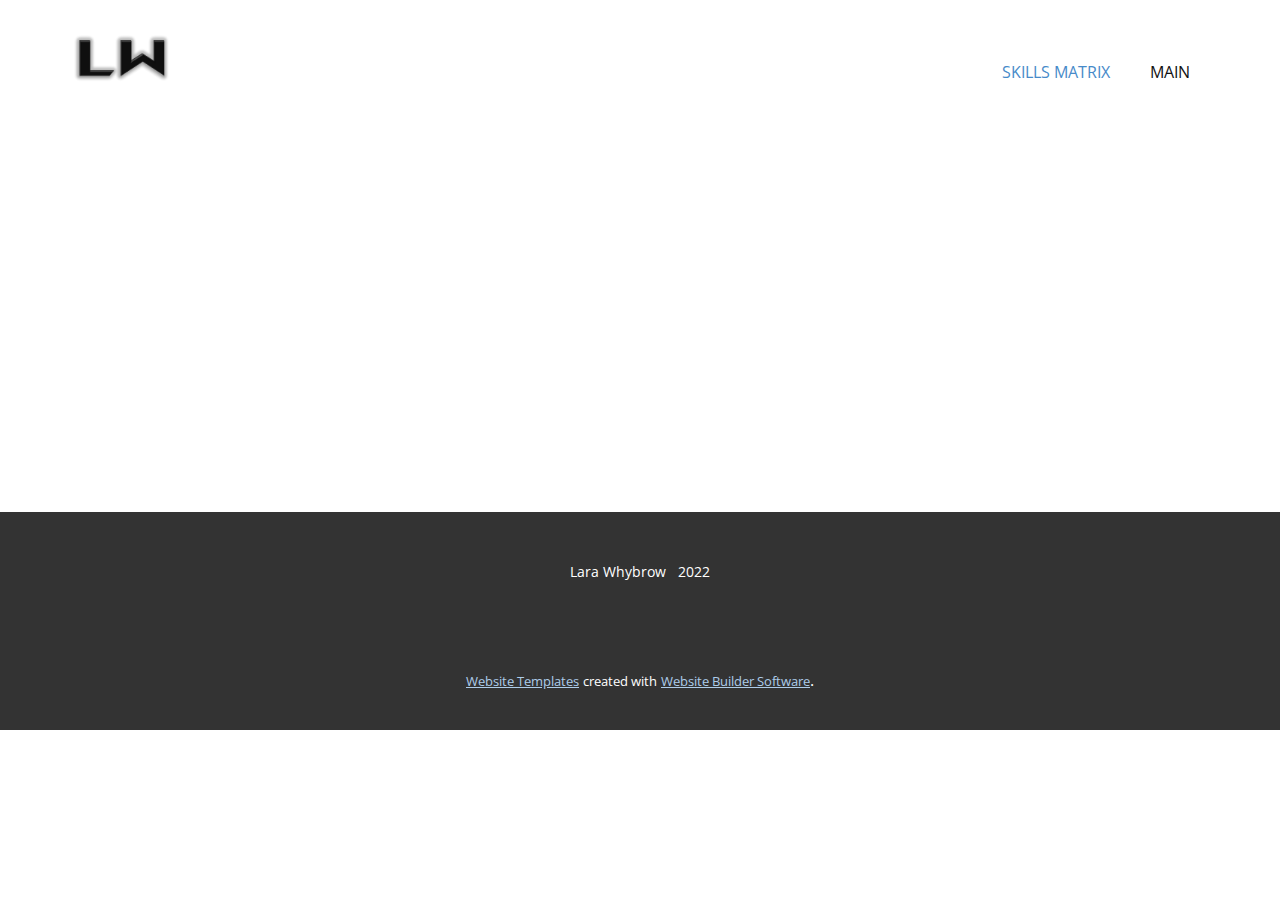
==== index.html @ f5a4b850 "commit" ====
<!DOCTYPE html>
<html style="font-size: 16px;" lang="en"><head>
    <meta name="viewport" content="width=device-width, initial-scale=1.0">
    <meta charset="utf-8">
    <meta name="keywords" content="">
    <meta name="description" content="">
    <title>SKILLS MATRIX</title>
    <link rel="stylesheet" href="nicepage.css" media="screen">
<link rel="stylesheet" href="SKILLS-MATRIX.css" media="screen">
    <script class="u-script" type="text/javascript" src="jquery.js" defer=""></script>
    <script class="u-script" type="text/javascript" src="nicepage.js" defer=""></script>
    <meta name="generator" content="Nicepage 4.21.12, nicepage.com">
    <link id="u-theme-google-font" rel="stylesheet" href="https://fonts.googleapis.com/css?family=Roboto:100,100i,300,300i,400,400i,500,500i,700,700i,900,900i|Open+Sans:300,300i,400,400i,500,500i,600,600i,700,700i,800,800i">
    
    
    <script type="application/ld+json">{
		"@context": "http://schema.org",
		"@type": "Organization",
		"name": "",
		"logo": "images/lwROG.png"
}</script>
    <meta name="theme-color" content="#478ac9">
    <meta property="og:title" content="SKILLS MATRIX">
    <meta property="og:type" content="website">
  </head>
  <body data-home-page="SKILLS-MATRIX.html" data-home-page-title="SKILLS MATRIX" class="u-body u-xl-mode" data-lang="en"><header class="u-clearfix u-header u-header" id="sec-43aa"><div class="u-clearfix u-sheet u-valign-middle u-sheet-1">
        <a href="https://nicepage.com" class="u-image u-logo u-image-1" data-image-width="1098" data-image-height="673">
          <img src="images/lwROG.png" class="u-logo-image u-logo-image-1">
        </a>
        <nav class="u-menu u-menu-dropdown u-offcanvas u-menu-1">
          <div class="menu-collapse" style="font-size: 1rem; letter-spacing: 0px;">
            <a class="u-button-style u-custom-left-right-menu-spacing u-custom-padding-bottom u-custom-top-bottom-menu-spacing u-nav-link u-text-active-palette-1-base u-text-hover-palette-2-base" href="#">
              <svg class="u-svg-link" viewBox="0 0 24 24"><use xmlns:xlink="http://www.w3.org/1999/xlink" xlink:href="#menu-hamburger"></use></svg>
              <svg class="u-svg-content" version="1.1" id="menu-hamburger" viewBox="0 0 16 16" x="0px" y="0px" xmlns:xlink="http://www.w3.org/1999/xlink" xmlns="http://www.w3.org/2000/svg"><g><rect y="1" width="16" height="2"></rect><rect y="7" width="16" height="2"></rect><rect y="13" width="16" height="2"></rect>
</g></svg>
            </a>
          </div>
          <div class="u-nav-container">
            <ul class="u-nav u-unstyled u-nav-1"><li class="u-nav-item"><a class="u-button-style u-nav-link u-text-active-palette-1-base u-text-hover-palette-2-base" href="SKILLS-MATRIX.html" style="padding: 10px 20px;">SKILLS MATRIX</a>
</li><li class="u-nav-item"><a class="u-button-style u-nav-link u-text-active-palette-1-base u-text-hover-palette-2-base" href="MAIN.html" style="padding: 10px 20px;">MAIN</a>
</li></ul>
          </div>
          <div class="u-nav-container-collapse">
            <div class="u-black u-container-style u-inner-container-layout u-opacity u-opacity-95 u-sidenav">
              <div class="u-inner-container-layout u-sidenav-overflow">
                <div class="u-menu-close"></div>
                <ul class="u-align-center u-nav u-popupmenu-items u-unstyled u-nav-2"><li class="u-nav-item"><a class="u-button-style u-nav-link" href="SKILLS-MATRIX.html">SKILLS MATRIX</a>
</li><li class="u-nav-item"><a class="u-button-style u-nav-link" href="MAIN.html">MAIN</a>
</li></ul>
              </div>
            </div>
            <div class="u-black u-menu-overlay u-opacity u-opacity-70"></div>
          </div>
        </nav>
      </div></header>
    <section class="u-clearfix u-section-1" id="sec-f164">
      <div class="u-clearfix u-sheet u-sheet-1"></div>
    </section>
    
    
    <footer class="u-align-center u-clearfix u-footer u-grey-80 u-footer" id="sec-8e18"><div class="u-clearfix u-sheet u-sheet-1">
        <p class="u-small-text u-text u-text-variant u-text-1">Lara Whybrow&nbsp; &nbsp;2022</p>
      </div></footer>
    <section class="u-backlink u-clearfix u-grey-80">
      <a class="u-link" href="https://nicepage.com/website-templates" target="_blank">
        <span>Website Templates</span>
      </a>
      <p class="u-text">
        <span>created with</span>
      </p>
      <a class="u-link" href="" target="_blank">
        <span>Website Builder Software</span>
      </a>. 
    </section>
  
</body></html>
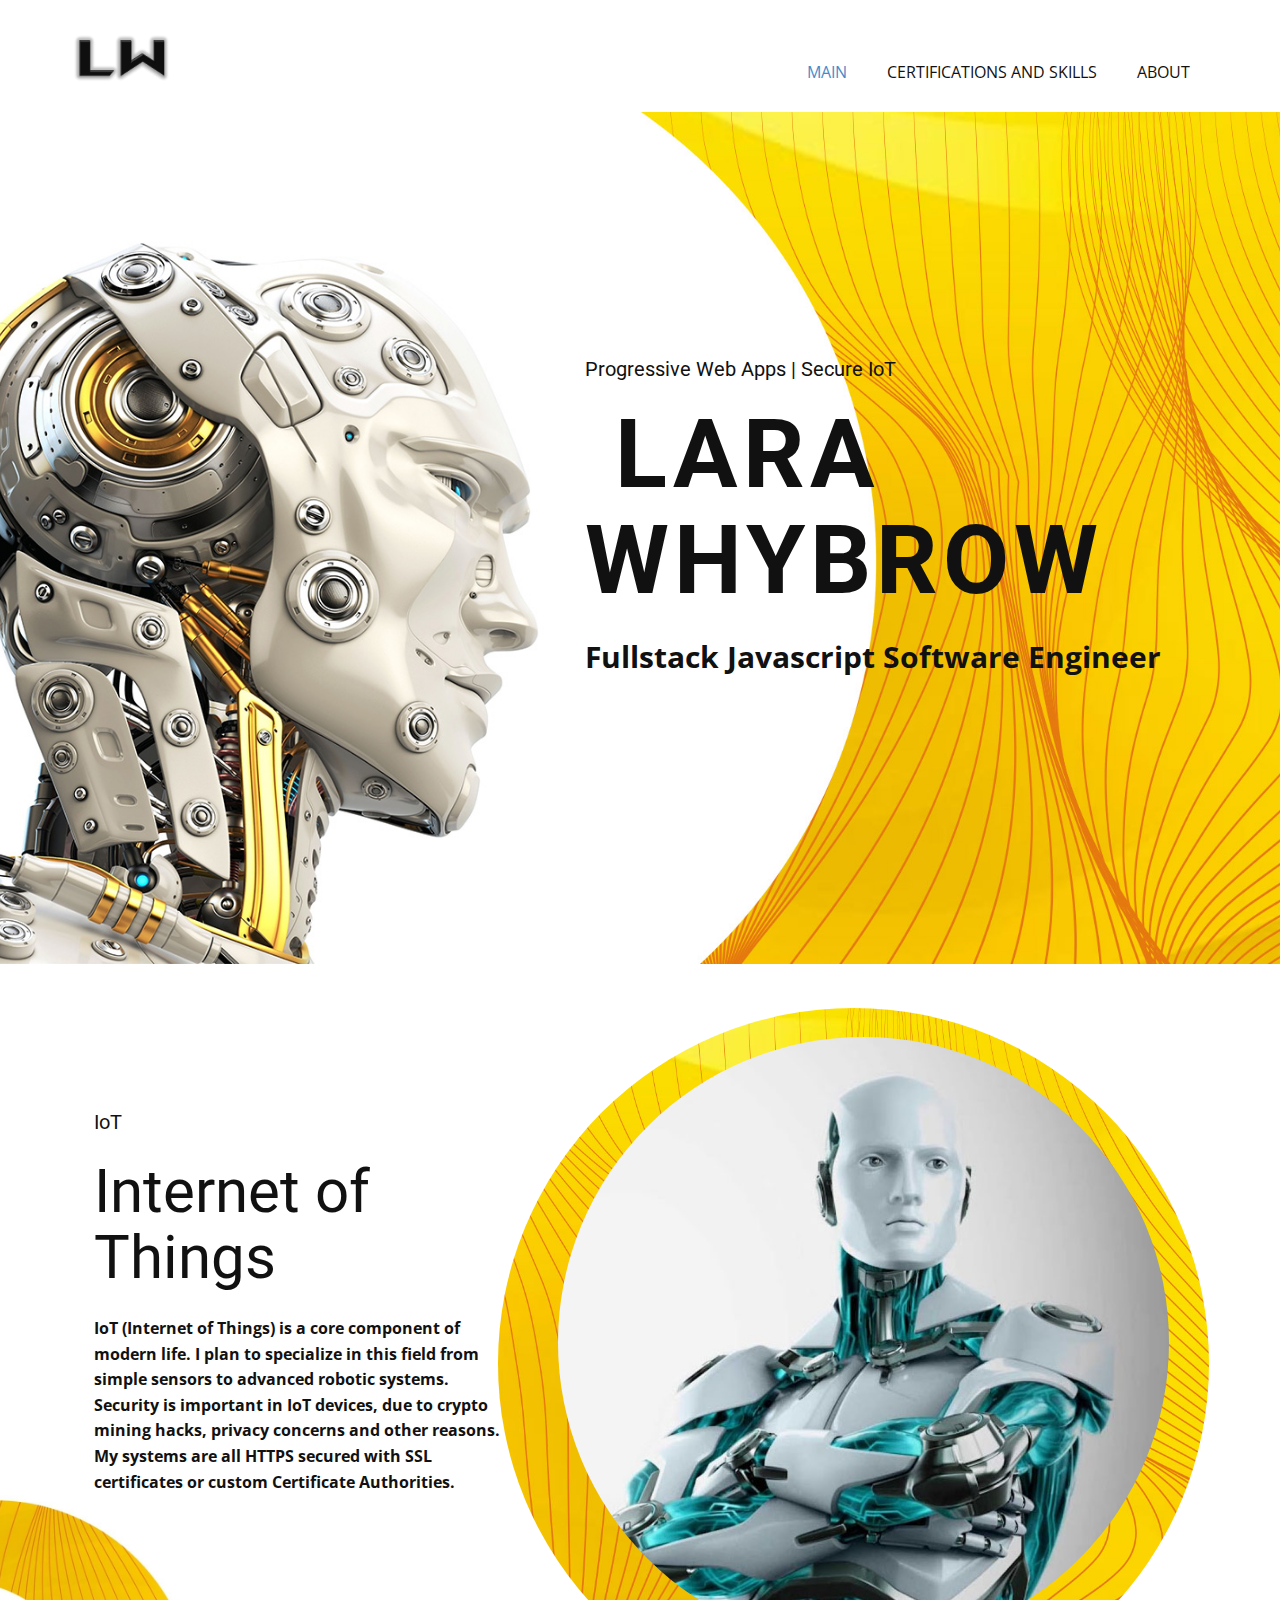
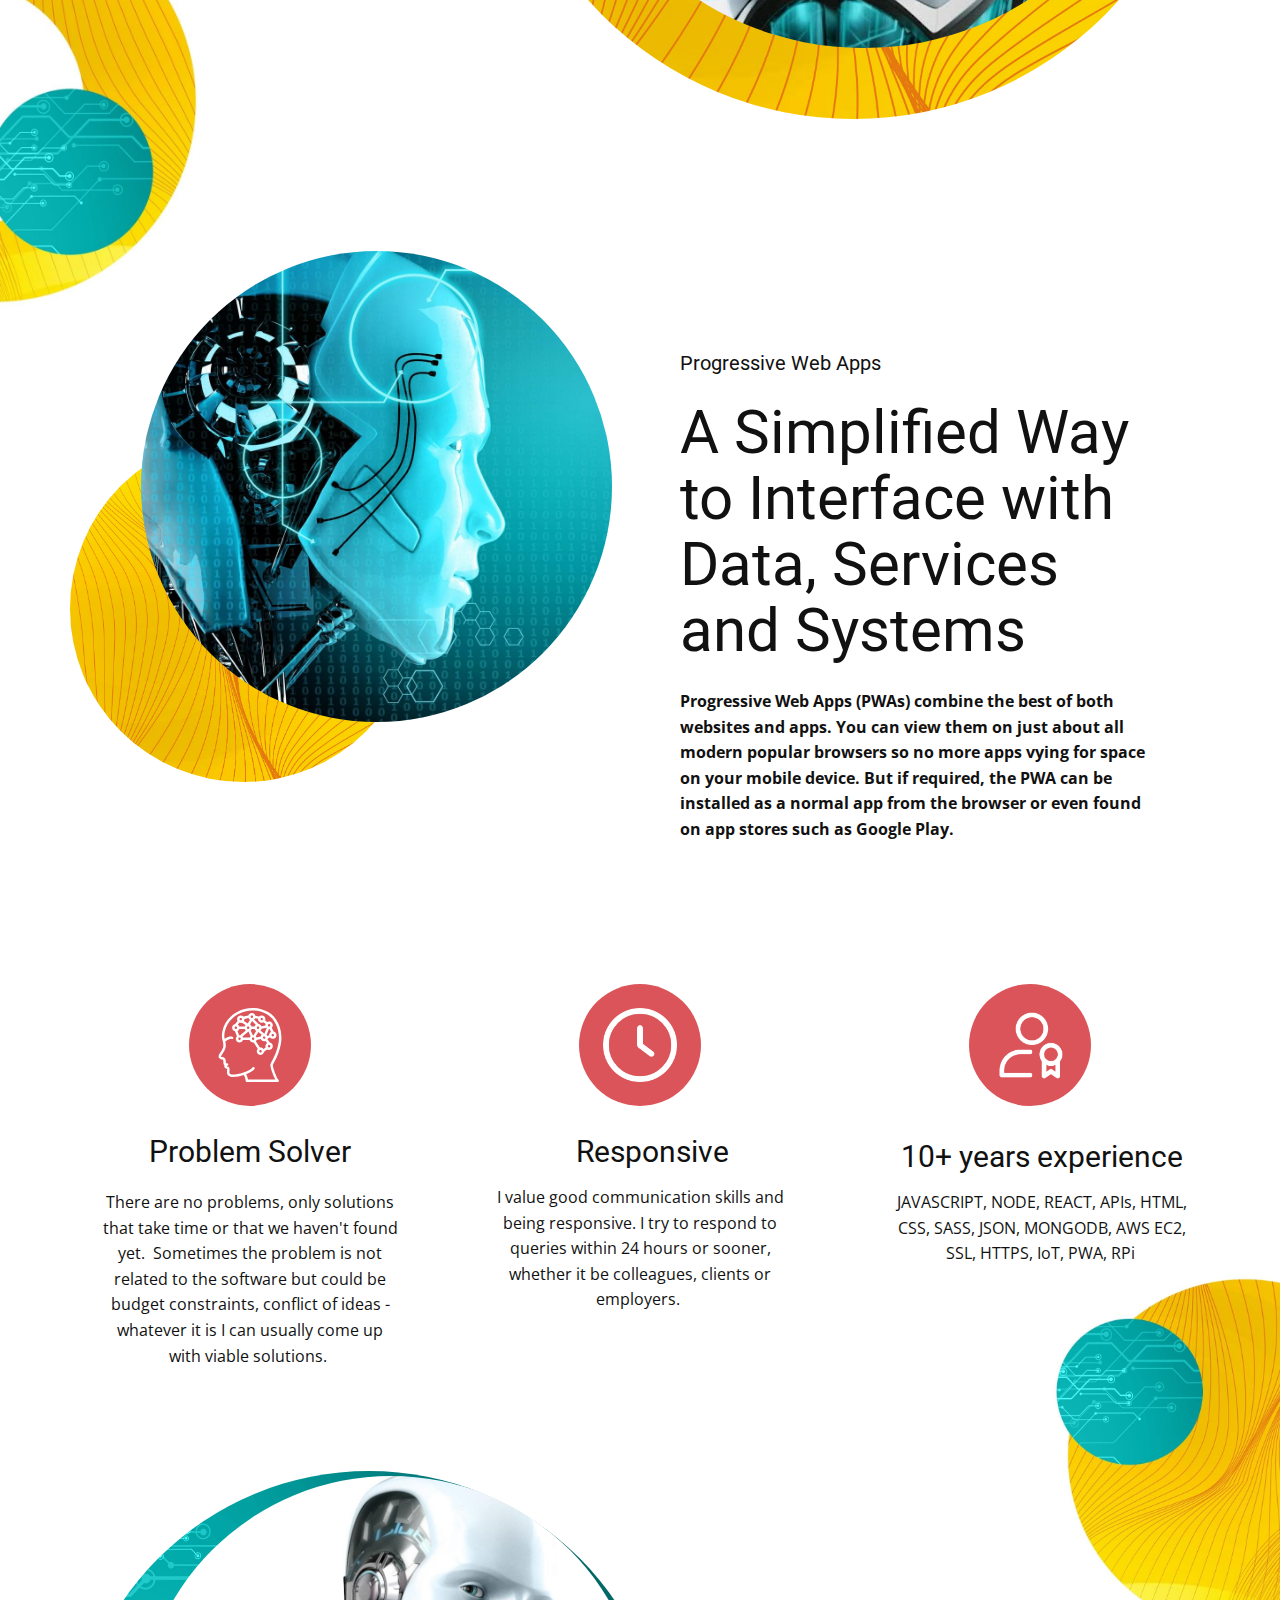
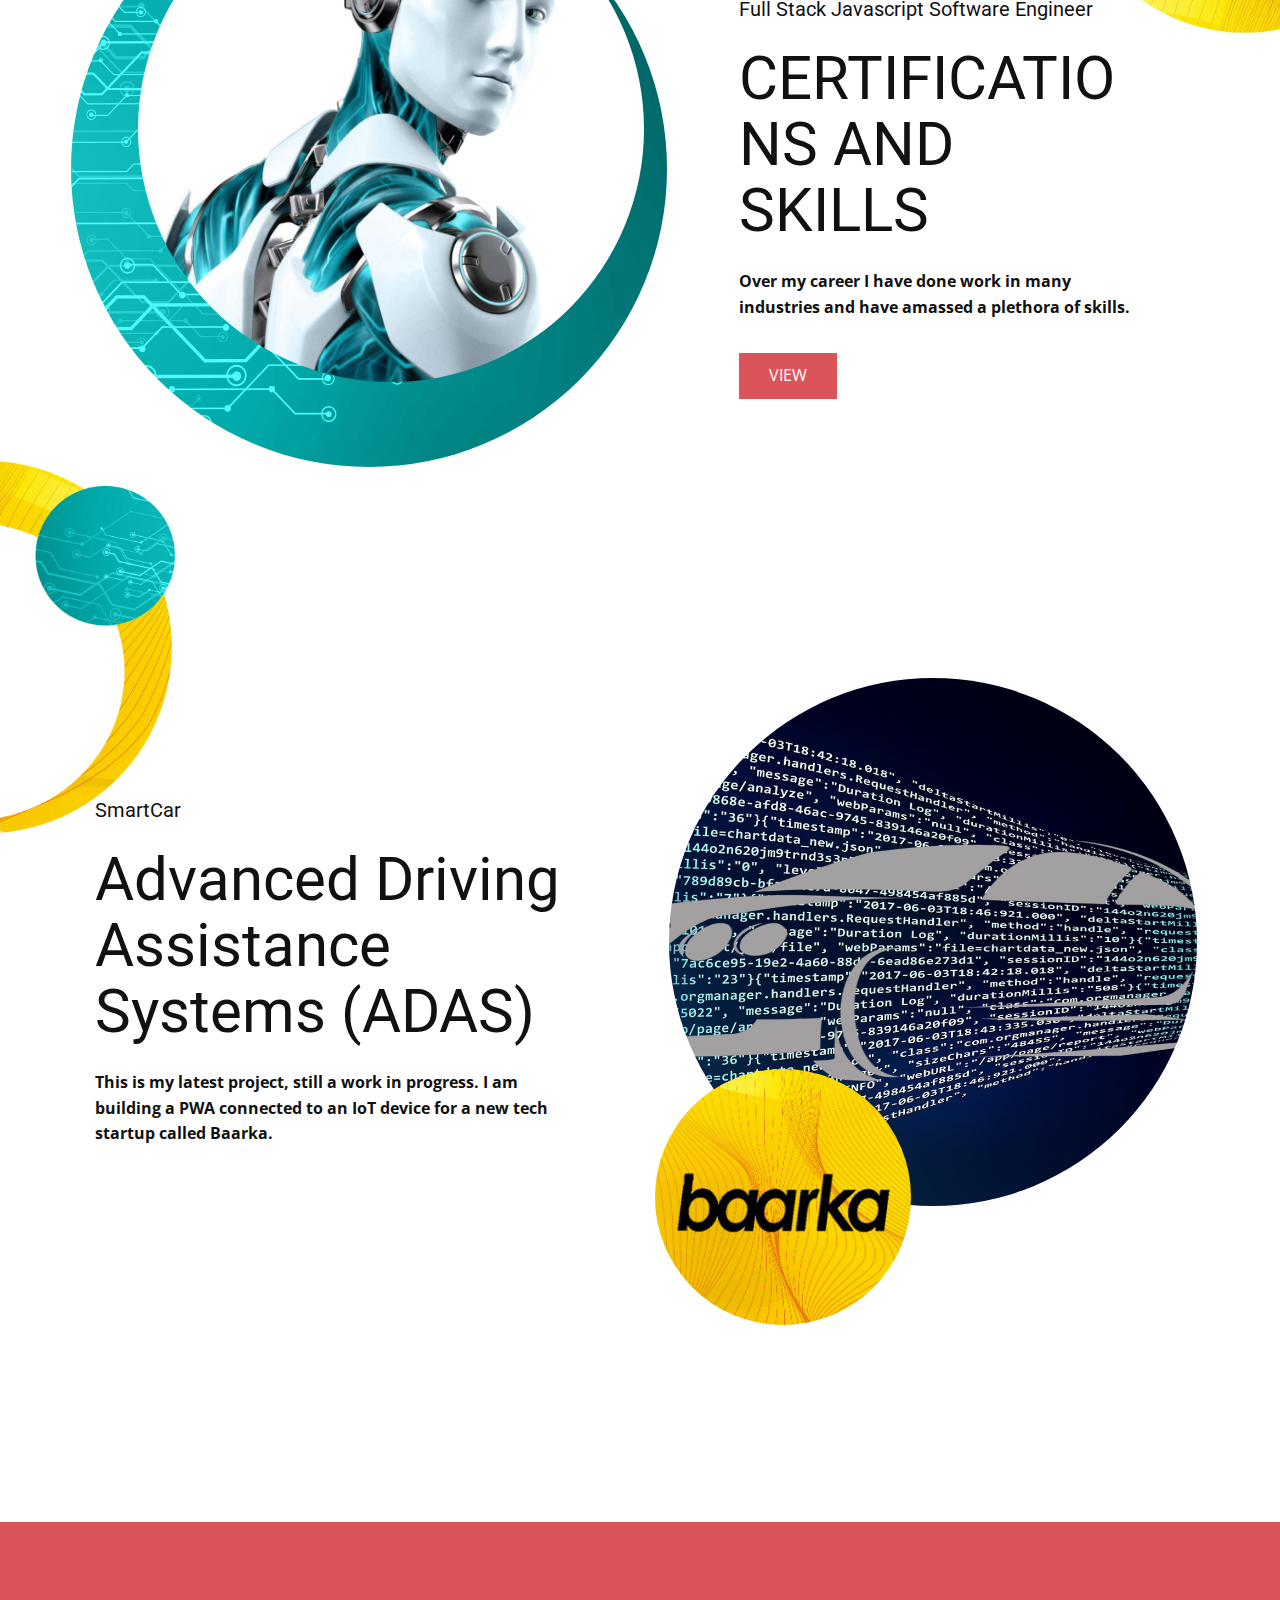
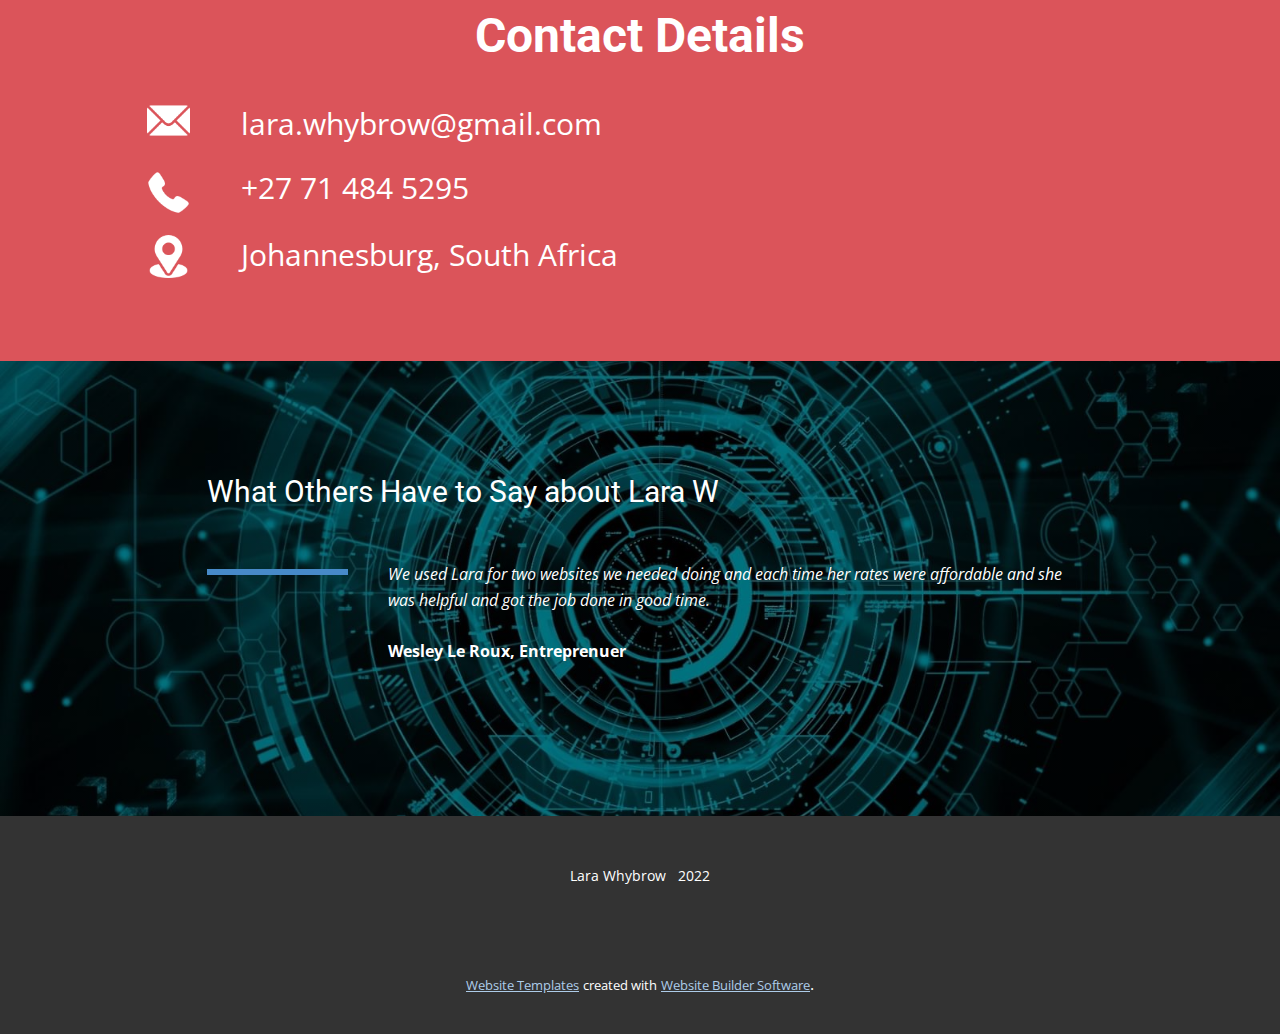
==== commit 92761437: "update menu order and background" ====
--- a/index.html
+++ b/index.html
@@ -2,15 +2,22 @@
 <html style="font-size: 16px;" lang="en"><head>
     <meta name="viewport" content="width=device-width, initial-scale=1.0">
     <meta charset="utf-8">
-    <meta name="keywords" content="">
+    <meta name="keywords" content="Technology Revolution, The Robots Are Coming, Engineers Are Teaching AI, The Robots Are Coming, Six amazing robot inventions">
     <meta name="description" content="">
-    <title>SKILLS MATRIX</title>
+    <title>MAIN</title>
     <link rel="stylesheet" href="nicepage.css" media="screen">
-<link rel="stylesheet" href="SKILLS-MATRIX.css" media="screen">
+<link rel="stylesheet" href="MAIN.css" media="screen">
     <script class="u-script" type="text/javascript" src="jquery.js" defer=""></script>
     <script class="u-script" type="text/javascript" src="nicepage.js" defer=""></script>
     <meta name="generator" content="Nicepage 4.21.12, nicepage.com">
     <link id="u-theme-google-font" rel="stylesheet" href="https://fonts.googleapis.com/css?family=Roboto:100,100i,300,300i,400,400i,500,500i,700,700i,900,900i|Open+Sans:300,300i,400,400i,500,500i,600,600i,700,700i,800,800i">
+    
+    
+    
+    
+    
+    
+    
     
     
     <script type="application/ld+json">{
@@ -20,14 +27,14 @@
 		"logo": "images/lwROG.png"
 }</script>
     <meta name="theme-color" content="#478ac9">
-    <meta property="og:title" content="SKILLS MATRIX">
+    <meta property="og:title" content="MAIN">
     <meta property="og:type" content="website">
   </head>
-  <body data-home-page="SKILLS-MATRIX.html" data-home-page-title="SKILLS MATRIX" class="u-body u-xl-mode" data-lang="en"><header class="u-clearfix u-header u-header" id="sec-43aa"><div class="u-clearfix u-sheet u-valign-middle u-sheet-1">
+  <body data-home-page="MAIN.html" data-home-page-title="MAIN" class="u-body u-xl-mode" data-lang="en"><header class="u-clearfix u-header u-header" id="sec-43aa"><div class="u-clearfix u-sheet u-valign-middle u-sheet-1">
         <a href="https://nicepage.com" class="u-image u-logo u-image-1" data-image-width="1098" data-image-height="673">
           <img src="images/lwROG.png" class="u-logo-image u-logo-image-1">
         </a>
-        <nav class="u-menu u-menu-dropdown u-offcanvas u-menu-1">
+        <nav class="u-menu u-menu-one-level u-offcanvas u-menu-1">
           <div class="menu-collapse" style="font-size: 1rem; letter-spacing: 0px;">
             <a class="u-button-style u-custom-left-right-menu-spacing u-custom-padding-bottom u-custom-top-bottom-menu-spacing u-nav-link u-text-active-palette-1-base u-text-hover-palette-2-base" href="#">
               <svg class="u-svg-link" viewBox="0 0 24 24"><use xmlns:xlink="http://www.w3.org/1999/xlink" xlink:href="#menu-hamburger"></use></svg>
@@ -35,26 +42,229 @@
 </g></svg>
             </a>
           </div>
-          <div class="u-nav-container">
-            <ul class="u-nav u-unstyled u-nav-1"><li class="u-nav-item"><a class="u-button-style u-nav-link u-text-active-palette-1-base u-text-hover-palette-2-base" href="SKILLS-MATRIX.html" style="padding: 10px 20px;">SKILLS MATRIX</a>
-</li><li class="u-nav-item"><a class="u-button-style u-nav-link u-text-active-palette-1-base u-text-hover-palette-2-base" href="MAIN.html" style="padding: 10px 20px;">MAIN</a>
+          <div class="u-custom-menu u-nav-container">
+            <ul class="u-nav u-unstyled u-nav-1"><li class="u-nav-item"><a class="u-button-style u-nav-link u-text-active-palette-1-base u-text-hover-palette-2-base" href="MAIN.html" style="padding: 10px 20px;">MAIN</a>
+</li><li class="u-nav-item"><a class="u-button-style u-nav-link u-text-active-palette-1-base u-text-hover-palette-2-base" href="CERTIFICATIONS-AND-SKILLS.html" style="padding: 10px 20px;">CERTIFICATIONS AND SKILLS</a>
+</li><li class="u-nav-item"><a class="u-button-style u-nav-link u-text-active-palette-1-base u-text-hover-palette-2-base" href="ABOUT.html" style="padding: 10px 20px;">ABOUT</a>
 </li></ul>
           </div>
-          <div class="u-nav-container-collapse">
+          <div class="u-custom-menu u-nav-container-collapse">
             <div class="u-black u-container-style u-inner-container-layout u-opacity u-opacity-95 u-sidenav">
               <div class="u-inner-container-layout u-sidenav-overflow">
                 <div class="u-menu-close"></div>
-                <ul class="u-align-center u-nav u-popupmenu-items u-unstyled u-nav-2"><li class="u-nav-item"><a class="u-button-style u-nav-link" href="SKILLS-MATRIX.html">SKILLS MATRIX</a>
-</li><li class="u-nav-item"><a class="u-button-style u-nav-link" href="MAIN.html">MAIN</a>
+                <ul class="u-align-center u-nav u-popupmenu-items u-unstyled u-nav-2"><li class="u-nav-item"><a class="u-button-style u-nav-link" href="MAIN.html">MAIN</a>
+</li><li class="u-nav-item"><a class="u-button-style u-nav-link" href="CERTIFICATIONS-AND-SKILLS.html">CERTIFICATIONS AND SKILLS</a>
+</li><li class="u-nav-item"><a class="u-button-style u-nav-link" href="ABOUT.html">ABOUT</a>
 </li></ul>
               </div>
             </div>
             <div class="u-black u-menu-overlay u-opacity u-opacity-70"></div>
           </div>
         </nav>
-      </div></header>
-    <section class="u-clearfix u-section-1" id="sec-f164">
-      <div class="u-clearfix u-sheet u-sheet-1"></div>
+      </div></header> 
+    <section class="u-clearfix u-valign-middle-lg u-valign-middle-md u-valign-middle-sm u-section-1" id="carousel_c23b">
+      <div class="u-clearfix u-expanded-width u-layout-wrap u-layout-wrap-1">
+        <div class="u-layout">
+          <div class="u-layout-row">
+            <div class="u-container-style u-image u-layout-cell u-left-cell u-size-30 u-image-1">
+              <div class="u-container-layout"></div>
+            </div>
+            <div class="u-container-style u-image u-layout-cell u-right-cell u-size-30 u-image-2">
+              <div class="u-container-layout u-valign-middle-lg u-valign-middle-md u-container-layout-2">
+                <div class="u-border-no-bottom u-border-no-left u-border-no-right u-border-no-top u-container-style u-group u-group-1">
+                  <div class="u-container-layout u-valign-middle-md u-valign-middle-sm u-valign-middle-xs u-container-layout-3">
+                    <h5 class="u-text u-text-1">Progressive Web Apps | Secure IoT&nbsp;</h5>
+                    <h1 class="u-text u-title u-text-2">
+                      <a class="u-btn u-button-link u-button-style u-none u-text-body-color u-text-hover-palette-4-base u-btn-1" href="ABOUT.html">lara whybrow</a>
+                    </h1>
+                    <p class="u-large-text u-text u-text-variant u-text-3">Fullstack Javascript S<span style="font-weight: 700;"></span>oftware Engineer
+                    </p>
+                  </div>
+                </div>
+              </div>
+            </div>
+          </div>
+        </div>
+      </div>
+    </section>
+    <section class="u-clearfix u-section-2" id="sec-f998">
+      <img src="images/2.jpg" alt="" class="u-image u-image-default u-image-1" data-image-width="693" data-image-height="1080">
+      <div class="u-clearfix u-expanded-width-md u-expanded-width-sm u-expanded-width-xs u-gutter-30 u-layout-wrap u-layout-wrap-1">
+        <div class="u-layout">
+          <div class="u-layout-row">
+            <div class="u-container-style u-layout-cell u-left-cell u-size-28 u-layout-cell-1">
+              <div class="u-container-layout u-container-layout-1">
+                <h5 class="u-text u-text-1">IoT</h5>
+                <h2 class="u-text u-text-2">Internet of Things</h2>
+                <p class="u-text u-text-3">IoT (Internet of Things) is a core component of&nbsp;<br>modern life. I plan to specialize in this field from simple sensors to advanced robotic systems.&nbsp;<br>Security is important in IoT devices, due to crypto mining hacks, privacy concerns and other reasons. My systems are all HTTPS secured with SSL certificates or&nbsp;custom Certificate Authorities.
+                </p>
+              </div>
+            </div>
+            <div class="u-container-style u-layout-cell u-right-cell u-size-32 u-layout-cell-2">
+              <div class="u-container-layout">
+                <div class="u-expanded-width-xs u-image u-image-circle u-image-2"></div>
+                <div class="u-image u-image-circle u-image-3"></div>
+              </div>
+            </div>
+          </div>
+        </div>
+      </div>
+    </section>
+    <section class="u-clearfix u-section-3" id="carousel_7661">
+      <div class="u-clearfix u-sheet u-sheet-1">
+        <div class="u-clearfix u-expanded-width u-gutter-30 u-layout-wrap u-layout-wrap-1">
+          <div class="u-gutter-0 u-layout">
+            <div class="u-layout-row">
+              <div class="u-container-style u-layout-cell u-left-cell u-size-30 u-layout-cell-1">
+                <div class="u-container-layout u-valign-middle-xl">
+                  <div class="u-image u-image-circle u-image-1"></div>
+                  <div class="u-image u-image-circle u-image-2"></div>
+                </div>
+              </div>
+              <div class="u-container-style u-layout-cell u-right-cell u-size-30 u-layout-cell-2">
+                <div class="u-container-layout u-valign-middle-sm u-valign-middle-xs u-valign-top-md u-container-layout-2">
+                  <h5 class="u-text u-text-1">Progressive Web Apps</h5>
+                  <h2 class="u-text u-text-2">A Simplified Way to Interface with Data, Services and Systems</h2>
+                  <p class="u-text u-text-3">Progressive Web Apps (PWAs) combine the best of both websites and apps. You can view them on just about all modern popular browsers so no more apps vying for space on your mobile device. But if required, the PWA can be installed as a normal app from the browser or even found on app stores such as Google Play.&nbsp;</p>
+                </div>
+              </div>
+            </div>
+          </div>
+        </div>
+      </div>
+    </section>
+    <section class="u-clearfix u-section-4" id="sec-22e2">
+      <img src="images/46.jpg" alt="" class="u-image u-image-default u-image-1" data-image-width="671" data-image-height="1080">
+      <div class="u-clearfix u-gutter-30 u-layout-spacing-vertical u-layout-wrap u-layout-wrap-1">
+        <div class="u-layout">
+          <div class="u-layout-row">
+            <div class="u-container-style u-layout-cell u-left-cell u-size-20 u-size-20-md u-layout-cell-1">
+              <div class="u-container-layout u-valign-middle-xs u-container-layout-1"><span class="u-icon u-icon-circle u-palette-2-base u-text-body-alt-color u-icon-1"><svg class="u-svg-link" preserveAspectRatio="xMidYMin slice" viewBox="0 0 512.157 512.157" style=""><use xmlns:xlink="http://www.w3.org/1999/xlink" xlink:href="#svg-e04e"></use></svg><svg class="u-svg-content" viewBox="0 0 512.157 512.157" x="0px" y="0px" id="svg-e04e" style="enable-background:new 0 0 512.157 512.157;"><g transform="translate(-1 -1)"><g><g><path d="M470.991,248.578c13.333-72.417-8.433-171.963-87.742-219.4C333.158,1.078,274.075-6.357,218.583,8.457     C141.716,29.012,85.216,84.17,67.449,156.003c-3.961,14.57-5.64,29.666-4.975,44.75c0.851,9.359,2.578,18.618,5.159,27.654     c3.473,11.5,5.193,23.458,5.1,35.471c-0.358,14.3-10.208,29.137-18.908,42.229c-9.484,14.287-17.675,26.625-12.925,38.004     c4.508,7.713,12.442,12.795,21.333,13.667c0.512,0.092,1.03,0.145,1.55,0.158c2.376-0.291,4.758,0.497,6.491,2.149     s2.635,3.993,2.459,6.38c0,17.733,0.442,26.883,7.767,31.079c-0.639,1.334-1.085,2.753-1.325,4.212     c-0.736,5.006,1.067,10.049,4.808,13.454c3.72,3.603,8.433,6.009,13.533,6.908c0.358,0.083,0.7,0.146,1.033,0.225     c0.202,1.269,0.291,2.553,0.267,3.838c-0.061,3.173-0.286,6.342-0.675,9.492c-1.417,13.65-3.358,32.346,23.95,41.271     c5.481,1.532,11.162,2.223,16.85,2.05c25.858-1.148,51.413-6.047,75.863-14.542c7.059,12.31,11.315,26.026,12.462,40.171     c-0.001,2.263,0.898,4.434,2.499,6.035c1.6,1.6,3.771,2.499,6.035,2.499h213.333c3.649-0.045,6.86-2.422,7.967-5.9     c1.122-3.526-0.1-7.376-3.05-9.609c-8.829-6.704-38.068-77.335-38.967-102.705c2.577-5.851,6.029-12.421,10.117-20.053     C447.459,335.662,462.94,292.958,470.991,248.578z M397.953,394.086c0.217,20.408,18.615,74.332,34.421,102.005H243.61     c-2.125-13.075-6.361-25.717-12.543-37.432c24.724-9.69,46.503-22.149,56.957-35.822c2.845-3.747,2.123-9.09-1.616-11.946     c-3.738-2.857-9.083-2.15-11.951,1.579c-24.15,31.6-124.633,55.592-147.067,48.254c-14.208-4.646-13.642-10.1-12.275-23.283     c0.453-3.737,0.709-7.495,0.767-11.258c0-14.379-5.8-18.671-14.517-20.692c-1.645-0.235-3.216-0.842-4.592-1.775     c1.675-1.601,3.576-2.947,5.642-3.996c3.562-1.75,5.448-5.724,4.55-9.59s-4.34-6.603-8.309-6.606c-3.083,0-6.508,0-8.308-0.225     c-0.542-5.594-0.726-11.216-0.55-16.833c0.167-6.729-2.391-13.24-7.093-18.056c-4.702-4.816-11.151-7.529-17.882-7.523     c-6.15-1.296-8.017-2.963-8.175-3.35c-1.242-2.962,6.983-15.337,11.4-21.987c9.475-14.267,21.267-32.025,21.75-51.237     c0.239-10.661-0.947-21.306-3.527-31.653c9.305-8.188,20.286-14.244,32.177-17.743c4.237-0.74,8.591-0.435,12.683,0.887     c4.543,1.252,9.24-1.416,10.492-5.958c1.252-4.543-1.416-9.24-5.958-10.492c-6.72-2.068-13.844-2.458-20.75-1.138     c-12.059,3.072-23.329,8.669-33.065,16.421c-1.166-4.971-1.955-10.023-2.36-15.113c-0.578-13.298,0.949-26.604,4.525-39.425     c16.5-66.688,67.15-115.95,138.983-135.159c51.027-13.685,105.38-6.908,151.484,18.888     c72.325,43.254,92.025,134.854,79.725,201.658c-7.669,42.662-22.567,83.702-44.05,121.35     c-4.692,8.754-8.742,16.313-11.667,23.308C397.996,391.396,397.811,392.748,397.953,394.086z"></path><path d="M414.89,268.074c1.221-13.163-7.79-25.088-20.787-27.508l-16.341-22.651c1.002-1.848,1.77-3.814,2.286-5.853     l15.825-6.328c7.309,8.32,19.147,10.982,29.313,6.591c10.166-4.391,16.344-14.834,15.298-25.859s-9.08-20.118-19.891-22.518     l-12.82-25.573c8.993-9.163,9.77-23.584,1.812-33.659c-7.958-10.076-22.166-12.662-33.163-6.036l-14.296-11.869     c1.082-2.828,1.648-5.826,1.672-8.854c0.023-10.455-6.328-19.869-16.031-23.762c-9.703-3.894-20.8-1.481-28.01,6.09     l-25.299-6.324c-3.03-10.974-12.982-18.6-24.367-18.669c-11.385-0.069-21.429,7.435-24.592,18.371l-33.81,6.762     c-8.819-9.51-23.375-10.877-33.81-3.174c-10.435,7.702-13.418,22.014-6.93,33.244l-16.567,22.063     c-11.872,2.146-20.62,12.311-20.973,24.37c-0.353,12.059,7.786,22.718,19.512,25.555l13.699,33.819     c-7.516,7.378-9.735,18.612-5.589,28.295c4.146,9.682,13.808,15.829,24.334,15.481s19.762-7.118,23.26-17.053h45.813     c3.825,11.766,15.761,18.89,27.932,16.672l28.329,43.091c-7.268,8.058-8.649,19.828-3.445,29.35     c5.204,9.521,15.858,14.714,26.564,12.947c10.706-1.767,19.126-10.107,20.995-20.796l21.147-16.903     c4.024,2.537,8.681,3.891,13.438,3.907C402.619,291.302,413.67,281.238,414.89,268.074z M414.999,180.357     c4.268-0.009,7.886,3.137,8.47,7.364c0.585,4.227-2.044,8.237-6.153,9.387s-8.437-0.913-10.132-4.83     c-0.029-0.078-0.013-0.159-0.044-0.237l-0.054-0.083c-0.397-0.975-0.608-2.015-0.621-3.068     C406.471,184.18,410.288,180.362,414.999,180.357z M381.045,118.889c0.819-3.961,4.31-6.802,8.355-6.799     c4.713,0,8.533,3.82,8.533,8.533s-3.82,8.533-8.533,8.533c-1.056-0.013-2.099-0.224-3.077-0.622l-0.073-0.048     c-0.075-0.03-0.154-0.014-0.231-0.043C382.303,126.842,380.225,122.851,381.045,118.889z M372.556,139.75L372.556,139.75     l-15.769,39.428l-27.643-22.114c3.75-3.199,6.49-7.418,7.89-12.145l33.81-6.762C371.381,138.726,371.968,139.232,372.556,139.75z      M363.471,208.263c-1.149,4.104-5.152,6.73-9.375,6.148c-4.222-0.582-7.367-4.191-7.363-8.454     c0.005-4.711,3.822-8.529,8.533-8.533c1.056,0.013,2.099,0.224,3.077,0.622l0.073,0.048c0.077,0.031,0.158,0.018,0.235,0.046     C362.562,199.836,364.62,204.158,363.471,208.263z M338.199,69.424c4.713,0,8.533,3.82,8.533,8.533s-3.821,8.533-8.533,8.533     s-8.533-3.82-8.533-8.533C329.671,73.246,333.488,69.429,338.199,69.424z M293.293,71.26l19.491,4.873     c-0.045,0.614-0.184,1.2-0.184,1.825c0.015,14.132,11.468,25.585,25.6,25.6c4.576-0.024,9.061-1.287,12.976-3.656l14.297,11.869     c-1.082,2.828-1.649,5.826-1.673,8.854c0,0.516,0.123,0.999,0.152,1.508l-27.792,5.558c-3.485-8.112-10.903-13.857-19.629-15.202     l-31.244-31.243C288.756,78.646,291.511,75.211,293.293,71.26z M321.133,137.691c0,4.713-3.82,8.533-8.533,8.533     c-4.711-0.005-8.529-3.822-8.533-8.533c0-4.713,3.82-8.533,8.533-8.533S321.133,132.978,321.133,137.691z M269.933,52.357     c4.713,0,8.533,3.82,8.533,8.533s-3.82,8.533-8.533,8.533s-8.533-3.82-8.533-8.533C261.404,56.18,265.222,52.362,269.933,52.357z      M271.624,91.72l25.62,25.617c-3.983,3.009-6.998,7.118-8.672,11.82H268.36c-2.015-5.65-5.953-10.411-11.125-13.451     L271.624,91.72z M218.581,76.45l27.792-5.558c2.181,5.03,5.917,9.23,10.658,11.983l-15.49,25.817L214.763,91.51     c2.58-4.051,3.956-8.751,3.97-13.553C218.733,77.441,218.61,76.958,218.581,76.45z M252.866,137.691     c0,4.713-3.82,8.533-8.533,8.533c-4.711-0.005-8.529-3.822-8.533-8.533c0-4.713,3.82-8.533,8.533-8.533     S252.866,132.978,252.866,137.691z M193.133,69.424c4.713,0,8.533,3.82,8.533,8.533s-3.82,8.533-8.533,8.533     s-8.533-3.82-8.533-8.533C184.604,73.246,188.422,69.429,193.133,69.424z M183.845,101.75c5.199,2.144,10.987,2.389,16.349,0.693     l26.347,16.905c-2.804,2.747-4.938,6.104-6.235,9.809h-37.279c-1.863-5.282-5.405-9.809-10.085-12.886L183.845,101.75z      M158.999,146.224c-4.713,0-8.533-3.82-8.533-8.533c0.005-4.711,3.822-8.529,8.533-8.533c4.713,0,8.533,3.82,8.533,8.533     S163.712,146.224,158.999,146.224z M184.599,223.024c-4.713,0-8.533-3.821-8.533-8.533c0-4.713,3.82-8.533,8.533-8.533     s8.533,3.821,8.533,8.533C193.128,219.202,189.31,223.019,184.599,223.024z M189.452,189.381     c-1.598-0.318-3.224-0.482-4.853-0.491c-0.845,0-1.643,0.169-2.467,0.25l-11.628-28.707c5.839-2.959,10.32-8.045,12.522-14.209     h37.279c1.537,4.298,4.198,8.105,7.706,11.024L189.452,189.381z M254.439,205.957h-45.813c-0.911-2.556-2.226-4.95-3.894-7.09     l41.909-34.924l14.271,32.008C257.996,198.729,255.778,202.158,254.439,205.957z M268.36,146.224h20.213     c2.015,5.65,5.953,10.411,11.125,13.451l-17.742,29.569c-1.154-0.198-2.319-0.316-3.489-0.353c-0.661,0-1.282,0.146-1.931,0.195     l-14.649-32.855C264.803,153.452,267.021,150.023,268.36,146.224z M278.466,223.024c-4.713,0-8.533-3.821-8.533-8.533     c0-4.713,3.821-8.533,8.533-8.533c4.713,0,8.533,3.821,8.533,8.533C286.995,219.202,283.177,223.019,278.466,223.024z      M314.891,167.52l23.831,19.065c-3.749,3.2-6.49,7.419-7.89,12.145l-28.806,5.761c-1.187-2.727-2.839-5.226-4.883-7.386     L314.891,167.52z M329.666,308.357c-4.713,0-8.533-3.82-8.533-8.533s3.82-8.533,8.533-8.533s8.533,3.82,8.533,8.533     C338.195,304.535,334.377,308.353,329.666,308.357z M363.799,265.691c0.031,2.851,0.544,5.676,1.517,8.356l-14.405,11.515     c-5.386-8.413-15.323-12.737-25.15-10.943l-28.329-43.091c2.531-2.822,4.399-6.173,5.468-9.809l28.806-5.761     c5.492,12.971,20.439,19.057,33.429,13.611l10.527,14.592C368.288,248.839,363.814,256.958,363.799,265.691z M372.11,186.831     l16.282-40.709c0.341,0.014,0.662,0.102,1.007,0.102c1.028-0.04,2.053-0.144,3.069-0.31l10.332,20.611     c-8.226,4.438-13.368,13.019-13.401,22.366c0,0.346,0.089,0.667,0.102,1.01l-11.473,4.587     C376.561,191.583,374.552,188.984,372.11,186.831z M389.399,274.224c-4.713,0-8.533-3.82-8.533-8.533     c0.005-4.711,3.822-8.529,8.533-8.533c4.713,0,8.533,3.82,8.533,8.533S394.112,274.224,389.399,274.224z"></path>
+</g>
+</g>
+</g></svg></span>
+                <h3 class="u-align-center u-text u-text-1">Problem Solver</h3>
+                <p class="u-align-center u-text u-text-2">There are no problems, only solutions that take time or that we haven't found yet.&nbsp; Sometimes the problem is not related to the software but could be budget constraints, conflict of ideas - whatever it is I can usually come up with viable solutions.&nbsp;</p>
+              </div>
+            </div>
+            <div class="u-container-style u-layout-cell u-size-20 u-size-20-md u-layout-cell-2">
+              <div class="u-container-layout u-valign-middle-xs u-container-layout-2"><span class="u-file-icon u-icon u-icon-circle u-palette-2-base u-text-white u-icon-2"><img src="images/992700-b1361387.png" alt=""></span>
+                <h3 class="u-align-center u-text u-text-3">Responsive</h3>
+                <p class="u-align-center u-text u-text-4">I value good communication skills and being responsive. I try to respond to queries within 24 hours or sooner, whether it be colleagues, clients or employers.&nbsp;</p>
+              </div>
+            </div>
+            <div class="u-align-center-sm u-align-center-xs u-container-style u-layout-cell u-right-cell u-size-20 u-size-20-md u-layout-cell-3">
+              <div class="u-container-layout u-valign-middle-sm u-valign-middle-xs u-container-layout-3"><span class="u-file-icon u-icon u-icon-circle u-palette-2-base u-text-white u-icon-3"><img src="images/4803130-11c5c900.png" alt=""></span>
+                <h3 class="u-align-center u-text u-text-5">10+ years experience</h3>
+                <p class="u-align-center u-text u-text-6">JAVASCRIPT, NODE, REACT, APIs, HTML, CSS, SASS, JSON, MONGODB, AWS EC2, SSL, HTTPS, IoT, PWA, RPi&nbsp;<br>
+                </p>
+              </div>
+            </div>
+          </div>
+        </div>
+      </div>
+    </section>
+    <section class="u-clearfix u-section-5" id="carousel_2232">
+      <div class="u-clearfix u-sheet u-sheet-1">
+        <div class="u-clearfix u-expanded-width u-gutter-30 u-layout-wrap u-layout-wrap-1">
+          <div class="u-layout">
+            <div class="u-layout-row">
+              <div class="u-container-style u-layout-cell u-left-cell u-size-33 u-layout-cell-1">
+                <div class="u-container-layout">
+                  <div class="u-expanded-width-xs u-image u-image-circle u-image-1"></div>
+                  <div class="u-image u-image-circle u-image-2" data-image-width="1024" data-image-height="1024"></div>
+                </div>
+              </div>
+              <div class="u-container-style u-layout-cell u-right-cell u-size-27 u-layout-cell-2">
+                <div class="u-container-layout u-valign-middle-sm u-valign-top-xs u-container-layout-2">
+                  <h5 class="u-text u-text-1">Full Stack Javascript Software Engineer</h5>
+                  <h2 class="u-text u-text-2">CERTIFICATIONS AND SKILLS</h2>
+                  <p class="u-text u-text-3">Over my career I have done work in many industries and have amassed a plethora of skills.&nbsp;</p>
+                  <a href="CERTIFICATIONS-AND-SKILLS.html" class="u-border-none u-btn u-button-style u-palette-2-base u-btn-1" title="robots" target="_blank">VIEW</a>
+                </div>
+              </div>
+            </div>
+          </div>
+        </div>
+      </div>
+    </section>
+    <section class="u-clearfix u-section-6" id="carousel_876e">
+      <img src="images/Untitled8.jpg" alt="" class="u-image u-image-default u-image-1">
+      <div class="u-clearfix u-gutter-30 u-layout-wrap u-layout-wrap-1">
+        <div class="u-gutter-0 u-layout">
+          <div class="u-layout-row">
+            <div class="u-container-style u-layout-cell u-left-cell u-size-30 u-layout-cell-1">
+              <div class="u-container-layout u-container-layout-1">
+                <h5 class="u-text u-text-1">SmartCar</h5>
+                <h2 class="u-text u-text-2">Advanced Driving Assistance Systems (ADAS)</h2>
+                <p class="u-text u-text-3">This is my latest project, still a work in progress. I am building a PWA connected to an IoT device for a new tech startup called Baarka.&nbsp;</p>
+              </div>
+            </div>
+            <div class="u-container-style u-layout-cell u-right-cell u-size-30 u-layout-cell-2">
+              <div class="u-container-layout">
+                <div class="u-image u-image-circle u-image-2" data-image-width="1515" data-image-height="963"></div>
+                <div class="u-image u-image-circle u-image-3"></div>
+                <img class="u-image u-image-contain u-image-default u-image-4" src="images/baarkatransparent.png" alt="" data-image-width="496" data-image-height="497">
+              </div>
+            </div>
+          </div>
+        </div>
+      </div>
+    </section>
+    <section class="u-clearfix u-palette-2-base u-section-7" id="sec-2d43">
+      <div class="u-clearfix u-sheet u-sheet-1">
+        <div class="u-clearfix u-expanded-width u-gutter-0 u-layout-wrap u-layout-wrap-1">
+          <div class="u-layout">
+            <div class="u-layout-row">
+              <div class="u-container-style u-layout-cell u-left-cell u-size-60 u-layout-cell-1">
+                <div class="u-container-layout">
+                  <h4 class="u-align-center u-text u-text-1">Contact Deta​ils</h4><span class="u-file-icon u-icon u-text-white u-icon-1"><img src="images/646135-46d59642.png" alt=""></span>
+                  <p class="u-text u-text-2">lara.whybrow@gmail.com</p>
+                  <p class="u-text u-text-3">+27 71 484 5295</p><span class="u-file-icon u-icon u-text-white u-icon-2"><img src="images/3059446-817ccdce.png" alt=""></span><span class="u-file-icon u-icon u-text-white u-icon-3"><img src="images/535188-b6f97925.png" alt=""></span>
+                  <p class="u-text u-text-4">Johannesburg, South Africa</p>
+                </div>
+              </div>
+            </div>
+          </div>
+        </div>
+      </div>
+    </section>
+    <section class="u-clearfix u-image u-shading u-section-8" id="sec-e6d3">
+      <div class="u-clearfix u-sheet u-sheet-1">
+        <div class="u-clearfix u-expanded-width-md u-expanded-width-sm u-expanded-width-xs u-layout-wrap u-layout-wrap-1">
+          <div class="u-layout">
+            <div class="u-layout-col">
+              <div class="u-size-30">
+                <div class="u-layout-row">
+                  <div class="u-align-left u-container-style u-layout-cell u-left-cell u-right-cell u-size-60 u-layout-cell-1">
+                    <div class="u-container-layout u-valign-middle u-container-layout-1">
+                      <h3 class="u-align-left-md u-align-left-xs u-text u-text-1">What Others Have to Say about Lara W</h3>
+                    </div>
+                  </div>
+                </div>
+              </div>
+              <div class="u-size-30">
+                <div class="u-layout-row">
+                  <div class="u-container-style u-layout-cell u-left-cell u-size-12 u-layout-cell-2">
+                    <div class="u-container-layout">
+                      <div class="u-align-left u-border-6 u-border-palette-1-base u-line u-line-horizontal u-line-1"></div>
+                    </div>
+                  </div>
+                  <div class="u-align-left u-container-style u-layout-cell u-right-cell u-size-48 u-layout-cell-3">
+                    <div class="u-container-layout u-valign-top u-container-layout-3">
+                      <p class="u-align-left-xs u-expanded-width-xs u-text u-text-2">
+                        <span style="font-style: italic;">We used Lara for two websites we needed doing and each time her rates were affordable and she was helpful and got the job done in good time.</span>&nbsp; &nbsp; &nbsp; &nbsp; &nbsp; &nbsp; &nbsp; &nbsp; &nbsp; &nbsp; &nbsp; &nbsp; &nbsp; &nbsp; &nbsp; &nbsp; &nbsp; &nbsp; &nbsp; &nbsp; &nbsp; &nbsp; &nbsp;&nbsp;<br>
+                        <br>
+                        <span style="font-weight: 700;">Wesley Le Roux, Entreprenuer</span>
+                      </p>
+                    </div>
+                  </div>
+                </div>
+              </div>
+            </div>
+          </div>
+        </div>
+      </div>
     </section>
     
     
--- a/nicepage.css
+++ b/nicepage.css
@@ -38246,7 +38246,6 @@
 
 .u-header .u-nav-1 {
   font-size: 1rem;
-  letter-spacing: 0px;
 }
 
 .u-header .u-nav-2 {
@@ -38259,6 +38258,10 @@
 
   .u-header .u-menu-1 {
     width: auto;
+  }
+
+  .u-header .u-nav-1 {
+    letter-spacing: normal;
   }
 }
 
--- a/MAIN.css
+++ b/MAIN.css
@@ -0,0 +1,1880 @@
+ .u-section-1 {
+  min-height: 841px;
+}
+
+.u-section-1 .u-layout-wrap-1 {
+  margin: 0 auto 0 0;
+}
+
+.u-section-1 .u-image-1 {
+  min-height: 841px;
+  background-image: url("images/intror.jpg");
+  background-position: 50% 50%;
+}
+
+.u-section-1 .u-image-2 {
+  min-height: 841px;
+  background-image: url("images/introbg.jpg");
+  background-position: 0% 50%;
+}
+
+.u-section-1 .u-container-layout-2 {
+  margin-bottom: 0;
+}
+
+.u-section-1 .u-group-1 {
+  width: 669px;
+  min-height: 514px;
+  margin: 169px auto 169px -95px;
+}
+
+.u-section-1 .u-container-layout-3 {
+  padding: 0 0 0 40px;
+}
+
+.u-section-1 .u-text-1 {
+  margin: 76px 0 0;
+}
+
+.u-section-1 .u-text-2 {
+  font-weight: 700;
+  text-transform: uppercase;
+  font-size: 6rem;
+  letter-spacing: 5px;
+  margin: 21px 0 0;
+}
+
+.u-section-1 .u-text-3 {
+  font-size: 1.875rem;
+  font-weight: 700;
+  margin: 20px 40px 0 0;
+}
+
+.u-section-1 .u-btn-1 {
+  font-style: normal;
+  background-image: none;
+  text-transform: uppercase;
+  margin: 20px auto 0 0;
+}
+
+@media (max-width: 1199px) {
+   .u-section-1 {
+    min-height: 716px;
+  }
+
+  .u-section-1 .u-layout-wrap-1 {
+    margin-right: initial;
+    margin-left: initial;
+  }
+
+  .u-section-1 .u-image-1 {
+    min-height: 716px;
+    background-position: 49.11% 50%;
+  }
+
+  .u-section-1 .u-image-2 {
+    min-height: 716px;
+  }
+
+  .u-section-1 .u-container-layout-2 {
+    padding-bottom: 0;
+  }
+
+  .u-section-1 .u-group-1 {
+    width: 552px;
+    margin-top: 0;
+    margin-bottom: 0;
+    margin-left: -76px;
+  }
+
+  .u-section-1 .u-container-layout-3 {
+    padding-left: 38px;
+  }
+
+  .u-section-1 .u-text-2 {
+    position: relative;
+  }
+
+  .u-section-1 .u-text-3 {
+    position: relative;
+    margin-right: 0;
+  }
+
+  .u-section-1 .u-btn-1 {
+    margin-right: 393px;
+    position: relative;
+  }
+}
+
+@media (max-width: 991px) {
+   .u-section-1 {
+    min-height: 652px;
+  }
+
+  .u-section-1 .u-image-1 {
+    min-height: 652px;
+    background-position: 55.65% 50%;
+  }
+
+  .u-section-1 .u-image-2 {
+    min-height: 652px;
+  }
+
+  .u-section-1 .u-group-1 {
+    width: 423px;
+    min-height: 480px;
+    margin-top: 86px;
+    margin-bottom: 65px;
+    margin-left: -63px;
+  }
+
+  .u-section-1 .u-container-layout-3 {
+    padding-left: 13px;
+    padding-right: 13px;
+  }
+
+  .u-section-1 .u-text-1 {
+    margin-top: 50px;
+  }
+
+  .u-section-1 .u-btn-1 {
+    margin-right: 301px;
+    margin-bottom: 50px;
+  }
+}
+
+@media (max-width: 767px) {
+   .u-section-1 {
+    min-height: 624px;
+  }
+
+  .u-section-1 .u-image-1 {
+    min-height: 554px;
+    background-position: 0% 50%;
+  }
+
+  .u-section-1 .u-image-2 {
+    min-height: 570px;
+    background-position: 100% 50%;
+  }
+
+  .u-section-1 .u-group-1 {
+    width: 540px;
+    min-height: 388px;
+    margin-top: 64px;
+    margin-left: auto;
+    margin-bottom: 0;
+  }
+
+  .u-section-1 .u-container-layout-3 {
+    padding-left: 9px;
+    padding-right: 77px;
+  }
+
+  .u-section-1 .u-text-1 {
+    margin-top: 0;
+  }
+
+  .u-section-1 .u-text-2 {
+    font-size: 3.75rem;
+  }
+
+  .u-section-1 .u-btn-1 {
+    margin-right: 226px;
+    margin-bottom: 0;
+  }
+}
+
+@media (max-width: 575px) {
+   .u-section-1 {
+    min-height: 932px;
+  }
+
+  .u-section-1 .u-layout-wrap-1 {
+    margin-top: 75px;
+    margin-right: initial;
+    margin-left: initial;
+  }
+
+  .u-section-1 .u-image-1 {
+    min-height: 443px;
+  }
+
+  .u-section-1 .u-image-2 {
+    min-height: 414px;
+  }
+
+  .u-section-1 .u-group-1 {
+    width: 333px;
+    min-height: 414px;
+    margin-top: 0;
+  }
+
+  .u-section-1 .u-container-layout-3 {
+    padding-left: 6px;
+    padding-right: 6px;
+  }
+
+  .u-section-1 .u-text-2 {
+    font-size: 3.4375rem;
+  }
+
+  .u-section-1 .u-text-3 {
+    font-size: 1.125rem;
+  }
+
+  .u-section-1 .u-btn-1 {
+    margin-right: auto;
+  }
+} .u-section-2 {
+  min-height: 974px;
+}
+
+.u-section-2 .u-image-1 {
+  width: 257px;
+  height: 471px;
+  object-position: 100% 50%;
+  background-position: 100% 50%;
+  margin: 503px auto 0 0;
+}
+
+.u-section-2 .u-layout-wrap-1 {
+  width: 1140px;
+  margin: -888px auto 95px calc(((100% - 1140px) / 2) + -1px);
+}
+
+.u-section-2 .u-layout-cell-1 {
+  min-height: 636px;
+  background-image: none;
+}
+
+.u-section-2 .u-container-layout-1 {
+  padding-left: 25px;
+  padding-right: 68px;
+}
+
+.u-section-2 .u-text-1 {
+  margin: 60px 0 0;
+}
+
+.u-section-2 .u-text-2 {
+  font-size: 3.75rem;
+  margin: 25px 0 0;
+}
+
+.u-section-2 .u-text-3 {
+  font-weight: 700;
+  margin: 25px 0 0;
+}
+
+.u-section-2 .u-btn-1 {
+  background-image: none;
+  font-style: normal;
+  text-transform: uppercase;
+  margin: 33px auto 60px 0;
+}
+
+.u-section-2 .u-layout-cell-2 {
+  min-height: 636px;
+  background-image: none;
+}
+
+.u-section-2 .u-image-2 {
+  width: 711px;
+  height: 711px;
+  background-image: url("images/cellbg2.jpg");
+  background-position: 50% 50%;
+  margin: -42px auto 0 -117px;
+}
+
+.u-section-2 .u-image-3 {
+  width: 611px;
+  height: 611px;
+  background-image: url("images/robot2.jpg");
+  background-position: 50% 50%;
+  margin: -682px auto 8px -57px;
+}
+
+@media (max-width: 1199px) {
+   .u-section-2 {
+    min-height: 862px;
+  }
+
+  .u-section-2 .u-image-1 {
+    width: 212px;
+    object-position: 50% 50%;
+    background-position: 50% 50%;
+    margin-top: 425px;
+  }
+
+  .u-section-2 .u-layout-wrap-1 {
+    width: 940px;
+    margin-top: -810px;
+    margin-bottom: 81px;
+    margin-left: calc(((100% - 1140px) / 2) + 99px);
+  }
+
+  .u-section-2 .u-layout-cell-1 {
+    min-height: 524px;
+  }
+
+  .u-section-2 .u-container-layout-1 {
+    padding-left: 20px;
+    padding-right: 56px;
+  }
+
+  .u-section-2 .u-text-1 {
+    position: relative;
+    margin-top: 96px;
+  }
+
+  .u-section-2 .u-layout-cell-2 {
+    min-height: 524px;
+  }
+
+  .u-section-2 .u-image-2 {
+    width: 575px;
+    height: 575px;
+    margin-top: 19px;
+    margin-left: -88px;
+  }
+
+  .u-section-2 .u-image-3 {
+    width: 504px;
+    height: 504px;
+    margin-top: -558px;
+    margin-bottom: 66px;
+    margin-left: -50px;
+  }
+}
+
+@media (max-width: 991px) {
+   .u-section-2 {
+    min-height: 739px;
+  }
+
+  .u-section-2 .u-image-1 {
+    width: 251px;
+    margin-top: 445px;
+  }
+
+  .u-section-2 .u-layout-wrap-1 {
+    margin-top: -830px;
+    margin-bottom: 60px;
+    margin-right: initial;
+    margin-left: initial;
+    width: auto;
+  }
+
+  .u-section-2 .u-layout-cell-1 {
+    min-height: 100px;
+  }
+
+  .u-section-2 .u-container-layout-1 {
+    padding-left: 0;
+    padding-right: 0;
+  }
+
+  .u-section-2 .u-text-1 {
+    margin-top: 75px;
+  }
+
+  .u-section-2 .u-text-2 {
+    font-size: 3rem;
+  }
+
+  .u-section-2 .u-btn-1 {
+    margin-bottom: 0;
+  }
+
+  .u-section-2 .u-layout-cell-2 {
+    z-index: 2;
+    min-height: 401px;
+  }
+
+  .u-section-2 .u-image-2 {
+    width: 405px;
+    height: 405px;
+    margin-top: 74px;
+    margin-left: -35px;
+  }
+
+  .u-section-2 .u-image-3 {
+    width: 350px;
+    height: 350px;
+    margin-top: -405px;
+    margin-bottom: 181px;
+    margin-left: 0;
+  }
+}
+
+@media (max-width: 767px) {
+   .u-section-2 {
+    min-height: 1002px;
+  }
+
+  .u-section-2 .u-image-1 {
+    width: 268px;
+    margin-top: 975px;
+  }
+
+  .u-section-2 .u-layout-wrap-1 {
+    margin-top: -1360px;
+    width: auto;
+    margin-right: initial;
+    margin-left: initial;
+  }
+
+  .u-section-2 .u-layout-cell-1 {
+    z-index: 0;
+  }
+
+  .u-section-2 .u-container-layout-1 {
+    padding-left: 12px;
+    padding-right: 32px;
+  }
+
+  .u-section-2 .u-text-1 {
+    margin-top: 55px;
+  }
+
+  .u-section-2 .u-text-2 {
+    font-size: 3.75rem;
+  }
+
+  .u-section-2 .u-btn-1 {
+    margin-bottom: 55px;
+  }
+
+  .u-section-2 .u-layout-cell-2 {
+    min-height: 564px;
+  }
+
+  .u-section-2 .u-image-2 {
+    width: 517px;
+    height: 517px;
+    margin-top: -30px;
+    margin-left: 6px;
+  }
+
+  .u-section-2 .u-image-3 {
+    width: 451px;
+    height: 451px;
+    margin-top: -487px;
+    margin-left: auto;
+    margin-bottom: 36px;
+  }
+}
+
+@media (max-width: 575px) {
+   .u-section-2 {
+    min-height: 793px;
+  }
+
+  .u-section-2 .u-image-1 {
+    width: 143px;
+    height: 309px;
+    object-position: 90.23% 50%;
+    background-position: 90.23% 50%;
+    margin-top: 890px;
+  }
+
+  .u-section-2 .u-layout-wrap-1 {
+    margin-top: -1199px;
+    width: auto;
+    margin-right: initial;
+    margin-left: initial;
+  }
+
+  .u-section-2 .u-layout-cell-1 {
+    z-index: auto;
+  }
+
+  .u-section-2 .u-container-layout-1 {
+    padding-left: 7px;
+    padding-right: 20px;
+  }
+
+  .u-section-2 .u-text-1 {
+    margin-top: 60px;
+  }
+
+  .u-section-2 .u-text-2 {
+    font-size: 3rem;
+  }
+
+  .u-section-2 .u-btn-1 {
+    margin-bottom: 60px;
+  }
+
+  .u-section-2 .u-layout-cell-2 {
+    min-height: 355px;
+  }
+
+  .u-section-2 .u-image-2 {
+    height: 340px;
+    margin-top: 57px;
+    margin-right: initial;
+    margin-left: initial;
+    width: auto;
+  }
+
+  .u-section-2 .u-image-3 {
+    width: 297px;
+    height: 297px;
+    margin-top: -324px;
+    margin-right: 10px;
+    margin-bottom: 50px;
+  }
+}.u-section-3 .u-sheet-1 {
+  min-height: 661px;
+}
+
+.u-section-3 .u-layout-wrap-1 {
+  margin: -105px auto 4px 0;
+}
+
+.u-section-3 .u-layout-cell-1 {
+  min-height: 653px;
+}
+
+.u-section-3 .u-image-1 {
+  width: 347px;
+  height: 347px;
+  background-image: url("images/cellbg2.jpg");
+  background-position: 50% 50%;
+  margin: 67px auto 0 0;
+}
+
+.u-section-3 .u-image-2 {
+  width: 471px;
+  height: 471px;
+  background-image: url("images/34.jpg");
+  background-position: 50% 50%;
+  margin: -531px 13px 0 auto;
+}
+
+.u-section-3 .u-layout-cell-2 {
+  background-image: none;
+  min-height: 653px;
+}
+
+.u-section-3 .u-container-layout-2 {
+  padding-left: 25px;
+  padding-right: 25px;
+}
+
+.u-section-3 .u-text-1 {
+  margin: 118px 38px 0 0;
+}
+
+.u-section-3 .u-text-2 {
+  font-size: 3.75rem;
+  margin: 25px 38px 0 0;
+}
+
+.u-section-3 .u-text-3 {
+  font-weight: 700;
+  margin: 25px 38px 0 0;
+}
+
+.u-section-3 .u-btn-1 {
+  background-image: none;
+  font-style: normal;
+  text-transform: uppercase;
+  margin: 33px auto 60px 0;
+}
+
+@media (max-width: 1199px) {
+  .u-section-3 .u-sheet-1 {
+    min-height: 603px;
+  }
+
+  .u-section-3 .u-layout-wrap-1 {
+    margin-bottom: 20px;
+    margin-right: initial;
+    margin-left: initial;
+  }
+
+  .u-section-3 .u-layout-cell-1 {
+    background-position: 50% 50%;
+  }
+
+  .u-section-3 .u-image-1 {
+    width: 268px;
+    height: 268px;
+    margin-top: 241px;
+  }
+
+  .u-section-3 .u-image-2 {
+    width: 411px;
+    height: 411px;
+    margin-top: -503px;
+    margin-right: 11px;
+    margin-bottom: 207px;
+  }
+
+  .u-section-3 .u-container-layout-2 {
+    padding-left: 20px;
+    padding-right: 52px;
+  }
+
+  .u-section-3 .u-text-1 {
+    position: relative;
+    margin-top: 96px;
+    margin-right: 0;
+  }
+
+  .u-section-3 .u-text-2 {
+    margin-right: 0;
+  }
+
+  .u-section-3 .u-text-3 {
+    margin-right: 0;
+  }
+}
+
+@media (max-width: 991px) {
+  .u-section-3 .u-sheet-1 {
+    min-height: 626px;
+  }
+
+  .u-section-3 .u-layout-wrap-1 {
+    margin-bottom: 178px;
+    margin-right: initial;
+    margin-left: initial;
+  }
+
+  .u-section-3 .u-layout-cell-1 {
+    min-height: 583px;
+  }
+
+  .u-section-3 .u-image-1 {
+    width: 219px;
+    height: 219px;
+    margin-top: 217px;
+  }
+
+  .u-section-3 .u-image-2 {
+    width: 305px;
+    height: 305px;
+    margin-top: -387px;
+    margin-right: 0;
+    margin-bottom: 200px;
+  }
+
+  .u-section-3 .u-layout-cell-2 {
+    min-height: 583px;
+  }
+
+  .u-section-3 .u-container-layout-2 {
+    padding-left: 16px;
+    padding-right: 0;
+  }
+
+  .u-section-3 .u-text-1 {
+    margin-top: 65px;
+  }
+
+  .u-section-3 .u-text-2 {
+    font-size: 3rem;
+  }
+
+  .u-section-3 .u-btn-1 {
+    margin-bottom: 0;
+  }
+}
+
+@media (max-width: 767px) {
+  .u-section-3 .u-sheet-1 {
+    min-height: 1071px;
+  }
+
+  .u-section-3 .u-layout-wrap-1 {
+    margin-top: 0;
+    margin-bottom: -111px;
+    margin-right: initial;
+    margin-left: initial;
+  }
+
+  .u-section-3 .u-layout-cell-1 {
+    min-height: 411px;
+  }
+
+  .u-section-3 .u-image-1 {
+    width: 285px;
+    height: 285px;
+    margin-top: 73px;
+  }
+
+  .u-section-3 .u-image-2 {
+    width: 449px;
+    height: 449px;
+    margin-top: -547px;
+    margin-bottom: 122px;
+  }
+
+  .u-section-3 .u-layout-cell-2 {
+    min-height: 601px;
+  }
+
+  .u-section-3 .u-container-layout-2 {
+    padding-left: 12px;
+    padding-right: 30px;
+  }
+
+  .u-section-3 .u-text-1 {
+    margin-top: 22px;
+  }
+
+  .u-section-3 .u-text-2 {
+    font-size: 3.75rem;
+  }
+
+  .u-section-3 .u-btn-1 {
+    margin-bottom: 60px;
+  }
+}
+
+@media (max-width: 575px) {
+  .u-section-3 .u-sheet-1 {
+    min-height: 982px;
+  }
+
+  .u-section-3 .u-layout-wrap-1 {
+    margin-top: 45px;
+    margin-bottom: -150px;
+    margin-right: initial;
+    margin-left: initial;
+  }
+
+  .u-section-3 .u-layout-cell-1 {
+    min-height: 269px;
+    background-position: 37.5% 50%;
+  }
+
+  .u-section-3 .u-image-1 {
+    width: 172px;
+    height: 172px;
+    margin-top: 9px;
+  }
+
+  .u-section-3 .u-image-2 {
+    width: 278px;
+    height: 278px;
+    margin-top: -324px;
+    margin-right: 4px;
+    margin-bottom: 105px;
+  }
+
+  .u-section-3 .u-layout-cell-2 {
+    min-height: 653px;
+  }
+
+  .u-section-3 .u-container-layout-2 {
+    padding-left: 7px;
+    padding-right: 19px;
+  }
+
+  .u-section-3 .u-text-1 {
+    margin-top: 96px;
+  }
+
+  .u-section-3 .u-text-2 {
+    font-size: 3rem;
+  }
+} .u-section-4 {
+  min-height: 662px;
+}
+
+.u-section-4 .u-image-1 {
+  width: 240px;
+  height: 386px;
+  object-position: 50% 0%;
+  background-position: 50% 0%;
+  margin: 264px 0 0 auto;
+}
+
+.u-section-4 .u-layout-wrap-1 {
+  width: 1140px;
+  margin: -665px auto 60px;
+}
+
+.u-section-4 .u-layout-cell-1 {
+  min-height: 362px;
+  background-image: none;
+}
+
+.u-section-4 .u-container-layout-1 {
+  padding-left: 30px;
+  padding-right: 30px;
+}
+
+.u-section-4 .u-icon-1 {
+  height: 122px;
+  width: 122px;
+  background-image: none;
+  margin: 0 auto;
+  padding: 24px;
+}
+
+.u-section-4 .u-text-1 {
+  margin: 28px 0 0;
+}
+
+.u-section-4 .u-text-2 {
+  margin: 20px 0 35px;
+}
+
+.u-section-4 .u-layout-cell-2 {
+  min-height: 362px;
+  background-image: none;
+}
+
+.u-section-4 .u-container-layout-2 {
+  padding-left: 18px;
+  padding-right: 18px;
+}
+
+.u-section-4 .u-icon-2 {
+  height: 122px;
+  width: 122px;
+  background-image: none;
+  margin: 0 auto;
+  padding: 24px;
+}
+
+.u-section-4 .u-text-3 {
+  margin: 28px 0 0 24px;
+}
+
+.u-section-4 .u-text-4 {
+  margin: 15px 12px 0;
+}
+
+.u-section-4 .u-layout-cell-3 {
+  min-height: 362px;
+  background-image: none;
+}
+
+.u-section-4 .u-container-layout-3 {
+  padding-left: 18px;
+  padding-right: 18px;
+}
+
+.u-section-4 .u-icon-3 {
+  height: 122px;
+  width: 122px;
+  background-image: none;
+  margin: 0 auto 0 101px;
+  padding: 24px;
+}
+
+.u-section-4 .u-text-5 {
+  margin: 33px 0 0 24px;
+}
+
+.u-section-4 .u-text-6 {
+  margin: 15px 0 0 24px;
+}
+
+@media (max-width: 1199px) {
+   .u-section-4 {
+    min-height: 598px;
+  }
+
+  .u-section-4 .u-image-1 {
+    width: 264px;
+    height: 458px;
+    object-position: 0% 14.86%;
+    background-position: 0% 14.86%;
+  }
+
+  .u-section-4 .u-layout-wrap-1 {
+    width: 940px;
+    margin-top: -763px;
+    margin-left: calc(((100% - 1140px) / 2) + 100px);
+  }
+
+  .u-section-4 .u-layout-cell-1 {
+    min-height: 298px;
+  }
+
+  .u-section-4 .u-container-layout-1 {
+    padding-left: 25px;
+    padding-right: 25px;
+  }
+
+  .u-section-4 .u-layout-cell-2 {
+    min-height: 298px;
+  }
+
+  .u-section-4 .u-container-layout-2 {
+    padding-left: 25px;
+    padding-right: 25px;
+  }
+
+  .u-section-4 .u-text-3 {
+    margin-left: 0;
+  }
+
+  .u-section-4 .u-text-4 {
+    margin-left: 0;
+    margin-right: 0;
+  }
+
+  .u-section-4 .u-layout-cell-3 {
+    min-height: 298px;
+  }
+
+  .u-section-4 .u-container-layout-3 {
+    padding-left: 25px;
+    padding-right: 25px;
+  }
+
+  .u-section-4 .u-icon-3 {
+    margin-left: 73px;
+  }
+
+  .u-section-4 .u-text-5 {
+    margin-top: 85px;
+    margin-left: 0;
+  }
+
+  .u-section-4 .u-text-6 {
+    margin-left: 0;
+  }
+}
+
+@media (max-width: 991px) {
+   .u-section-4 {
+    min-height: 400px;
+  }
+
+  .u-section-4 .u-image-1 {
+    width: 240px;
+    height: 386px;
+    object-position: 50% 0%;
+    background-position: 50% 0%;
+  }
+
+  .u-section-4 .u-layout-wrap-1 {
+    width: 720px;
+    margin-top: -741px;
+    margin-left: calc(((100% - 1140px) / 2) + 210px);
+  }
+
+  .u-section-4 .u-layout-cell-1 {
+    min-height: 100px;
+  }
+
+  .u-section-4 .u-container-layout-1 {
+    padding-left: 19px;
+    padding-right: 19px;
+  }
+
+  .u-section-4 .u-layout-cell-2 {
+    min-height: 100px;
+  }
+
+  .u-section-4 .u-container-layout-2 {
+    padding-left: 19px;
+    padding-right: 19px;
+  }
+
+  .u-section-4 .u-layout-cell-3 {
+    min-height: 100px;
+  }
+
+  .u-section-4 .u-container-layout-3 {
+    padding-left: 19px;
+    padding-right: 19px;
+  }
+
+  .u-section-4 .u-icon-3 {
+    margin-left: 56px;
+  }
+}
+
+@media (max-width: 767px) {
+   .u-section-4 {
+    min-height: 500px;
+  }
+
+  .u-section-4 .u-image-1 {
+    width: 246px;
+    height: 418px;
+    object-position: 0% 0%;
+    background-position: 0% 0%;
+    margin-top: 1049px;
+  }
+
+  .u-section-4 .u-layout-wrap-1 {
+    width: 540px;
+    margin-top: -1467px;
+    margin-bottom: 0;
+    margin-left: calc(((100% - 1140px) / 2) + 300px);
+  }
+
+  .u-section-4 .u-container-layout-1 {
+    padding-left: 14px;
+    padding-right: 14px;
+  }
+
+  .u-section-4 .u-container-layout-2 {
+    padding-left: 14px;
+    padding-right: 14px;
+  }
+
+  .u-section-4 .u-container-layout-3 {
+    padding-left: 0;
+    padding-right: 0;
+  }
+
+  .u-section-4 .u-icon-3 {
+    margin-top: 18px;
+    margin-left: auto;
+  }
+
+  .u-section-4 .u-text-5 {
+    margin-top: 103px;
+    margin-bottom: -9px;
+  }
+}
+
+@media (max-width: 575px) {
+  .u-section-4 .u-image-1 {
+    width: 195px;
+    height: 314px;
+    margin-top: 1199px;
+  }
+
+  .u-section-4 .u-layout-wrap-1 {
+    width: 340px;
+    margin-top: -1438px;
+    margin-left: calc(((100% - 1140px) / 2) + 400px);
+  }
+
+  .u-section-4 .u-container-layout-1 {
+    padding-left: 9px;
+    padding-right: 9px;
+  }
+
+  .u-section-4 .u-icon-1 {
+    margin-top: 18px;
+  }
+
+  .u-section-4 .u-text-2 {
+    margin-bottom: 18px;
+  }
+
+  .u-section-4 .u-container-layout-2 {
+    padding-left: 9px;
+    padding-right: 9px;
+  }
+
+  .u-section-4 .u-icon-2 {
+    margin-top: 18px;
+  }
+
+  .u-section-4 .u-text-3 {
+    margin-top: -2px;
+  }
+
+  .u-section-4 .u-text-4 {
+    margin-top: 1px;
+  }
+
+  .u-section-4 .u-text-5 {
+    margin-bottom: -1px;
+  }
+}.u-section-5 .u-sheet-1 {
+  min-height: 613px;
+}
+
+.u-section-5 .u-layout-wrap-1 {
+  margin: -160px auto 0 0;
+}
+
+.u-section-5 .u-layout-cell-1 {
+  min-height: 684px;
+  background-image: none;
+}
+
+.u-section-5 .u-image-1 {
+  width: 596px;
+  height: 596px;
+  background-image: url("images/bg.jpg");
+  background-position: 50% 50%;
+  margin: -30px auto 0 1px;
+}
+
+.u-section-5 .u-image-2 {
+  width: 506px;
+  height: 506px;
+  background-image: url("images/Untitled5.jpg");
+  background-position: 50% 50%;
+  margin: -591px 40px 0 auto;
+}
+
+.u-section-5 .u-layout-cell-2 {
+  min-height: 684px;
+  background-image: none;
+}
+
+.u-section-5 .u-container-layout-2 {
+  padding-left: 25px;
+  padding-right: 63px;
+}
+
+.u-section-5 .u-text-1 {
+  margin: 96px 0 0;
+}
+
+.u-section-5 .u-text-2 {
+  font-size: 3.75rem;
+  margin: 25px 0 0;
+}
+
+.u-section-5 .u-text-3 {
+  font-weight: 700;
+  margin: 25px 0 0;
+}
+
+.u-section-5 .u-btn-1 {
+  background-image: none;
+  font-style: normal;
+  text-transform: uppercase;
+  margin: 33px auto 60px 0;
+}
+
+@media (max-width: 1199px) {
+  .u-section-5 .u-sheet-1 {
+    min-height: 619px;
+  }
+
+  .u-section-5 .u-layout-wrap-1 {
+    margin-right: initial;
+    margin-left: initial;
+  }
+
+  .u-section-5 .u-image-1 {
+    width: 491px;
+    height: 491px;
+    margin-top: -148px;
+    margin-left: auto;
+  }
+
+  .u-section-5 .u-image-2 {
+    width: 417px;
+    height: 417px;
+    margin-top: -473px;
+    margin-right: 33px;
+    margin-bottom: 367px;
+  }
+
+  .u-section-5 .u-container-layout-2 {
+    padding-left: 20px;
+    padding-right: 52px;
+  }
+
+  .u-section-5 .u-text-1 {
+    position: relative;
+  }
+}
+
+@media (max-width: 991px) {
+  .u-section-5 .u-sheet-1 {
+    min-height: 493px;
+  }
+
+  .u-section-5 .u-layout-wrap-1 {
+    margin-top: -234px;
+    margin-bottom: 130px;
+    margin-right: initial;
+    margin-left: initial;
+  }
+
+  .u-section-5 .u-layout-cell-1 {
+    min-height: 627px;
+    z-index: 2;
+  }
+
+  .u-section-5 .u-image-1 {
+    width: 376px;
+    height: 376px;
+    margin-top: 0;
+    margin-left: 0;
+  }
+
+  .u-section-5 .u-image-2 {
+    width: 320px;
+    height: 320px;
+    margin: -360px auto 261px 28px;
+  }
+
+  .u-section-5 .u-layout-cell-2 {
+    min-height: 627px;
+  }
+
+  .u-section-5 .u-container-layout-2 {
+    padding-left: 16px;
+    padding-right: 0;
+  }
+
+  .u-section-5 .u-text-2 {
+    font-size: 3rem;
+  }
+
+  .u-section-5 .u-btn-1 {
+    margin-bottom: 0;
+  }
+}
+
+@media (max-width: 767px) {
+  .u-section-5 .u-sheet-1 {
+    min-height: 1196px;
+  }
+
+  .u-section-5 .u-layout-wrap-1 {
+    margin-top: -64px;
+    margin-bottom: 259px;
+    margin-right: initial;
+    margin-left: initial;
+  }
+
+  .u-section-5 .u-layout-cell-1 {
+    min-height: 457px;
+    z-index: auto;
+  }
+
+  .u-section-5 .u-image-1 {
+    width: 423px;
+    height: 423px;
+    margin-top: -30px;
+  }
+
+  .u-section-5 .u-image-2 {
+    width: 360px;
+    height: 360px;
+    margin-top: -409px;
+    margin-bottom: 32px;
+    margin-left: 33px;
+  }
+
+  .u-section-5 .u-layout-cell-2 {
+    min-height: 574px;
+  }
+
+  .u-section-5 .u-container-layout-2 {
+    padding-left: 12px;
+    padding-right: 30px;
+  }
+
+  .u-section-5 .u-text-1 {
+    margin-top: 50px;
+  }
+
+  .u-section-5 .u-text-2 {
+    font-size: 3.75rem;
+  }
+
+  .u-section-5 .u-btn-1 {
+    margin-bottom: 50px;
+  }
+}
+
+@media (max-width: 575px) {
+  .u-section-5 .u-sheet-1 {
+    min-height: 100px;
+  }
+
+  .u-section-5 .u-layout-wrap-1 {
+    margin-top: -65px;
+    margin-bottom: -95px;
+    margin-right: initial;
+    margin-left: initial;
+  }
+
+  .u-section-5 .u-layout-cell-1 {
+    min-height: 364px;
+  }
+
+  .u-section-5 .u-image-1 {
+    height: 339px;
+    margin-right: initial;
+    margin-left: initial;
+    width: auto;
+  }
+
+  .u-section-5 .u-image-2 {
+    width: 284px;
+    height: 284px;
+    margin: -329px 19px 70px auto;
+  }
+
+  .u-section-5 .u-layout-cell-2 {
+    min-height: 618px;
+  }
+
+  .u-section-5 .u-container-layout-2 {
+    padding-left: 7px;
+    padding-right: 19px;
+  }
+
+  .u-section-5 .u-text-1 {
+    margin-top: 70px;
+  }
+
+  .u-section-5 .u-text-2 {
+    font-size: 3rem;
+  }
+
+  .u-section-5 .u-btn-1 {
+    margin-bottom: 0;
+  }
+} .u-section-6 {
+  min-height: 848px;
+}
+
+.u-section-6 .u-image-1 {
+  width: 196px;
+  height: 433px;
+  object-position: 100% 0%;
+  background-position: 100% 0%;
+  margin: -256px auto 0 0;
+}
+
+.u-section-6 .u-layout-wrap-1 {
+  width: 1140px;
+  margin: -149px auto 60px;
+}
+
+.u-section-6 .u-layout-cell-1 {
+  min-height: 653px;
+  background-image: none;
+}
+
+.u-section-6 .u-container-layout-1 {
+  padding-left: 25px;
+  padding-right: 63px;
+}
+
+.u-section-6 .u-text-1 {
+  margin: 96px 0 0;
+}
+
+.u-section-6 .u-text-2 {
+  font-size: 3.75rem;
+  margin: 25px 0 0;
+}
+
+.u-section-6 .u-text-3 {
+  font-weight: 700;
+  margin: 25px 0 0;
+}
+
+.u-section-6 .u-btn-1 {
+  background-image: none;
+  font-style: normal;
+  text-transform: uppercase;
+  margin: 33px auto 60px 0;
+}
+
+.u-section-6 .u-layout-cell-2 {
+  background-image: none;
+  min-height: 653px;
+}
+
+.u-section-6 .u-image-2 {
+  width: 528px;
+  height: 528px;
+  background-image: url("images/smartcar-smaller.jpg");
+  background-position: 50% 50%;
+  margin: -24px auto 0;
+}
+
+.u-section-6 .u-image-3 {
+  width: 256px;
+  height: 256px;
+  background-image: url("images/cellbg2.jpg");
+  background-position: 50% 50%;
+  margin: -137px auto 0 0;
+}
+
+.u-section-6 .u-image-4 {
+  width: 229px;
+  height: 238px;
+  margin: -235px auto -2px 14px;
+}
+
+@media (max-width: 1199px) {
+   .u-section-6 {
+    min-height: 733px;
+  }
+
+  .u-section-6 .u-layout-wrap-1 {
+    width: 940px;
+  }
+
+  .u-section-6 .u-layout-cell-1 {
+    min-height: 538px;
+  }
+
+  .u-section-6 .u-container-layout-1 {
+    padding-left: 20px;
+    padding-right: 52px;
+  }
+
+  .u-section-6 .u-text-1 {
+    position: relative;
+  }
+
+  .u-section-6 .u-layout-cell-2 {
+    background-position: 50% 50%;
+    min-height: 538px;
+  }
+
+  .u-section-6 .u-image-2 {
+    width: 455px;
+    height: 455px;
+  }
+
+  .u-section-6 .u-image-3 {
+    margin-top: -64px;
+  }
+}
+
+@media (max-width: 991px) {
+   .u-section-6 {
+    min-height: 607px;
+  }
+
+  .u-section-6 .u-layout-wrap-1 {
+    width: 720px;
+  }
+
+  .u-section-6 .u-layout-cell-1 {
+    min-height: 100px;
+  }
+
+  .u-section-6 .u-container-layout-1 {
+    padding-left: 16px;
+    padding-right: 40px;
+  }
+
+  .u-section-6 .u-text-2 {
+    font-size: 3rem;
+  }
+
+  .u-section-6 .u-btn-1 {
+    margin-bottom: 0;
+  }
+
+  .u-section-6 .u-layout-cell-2 {
+    min-height: 412px;
+  }
+
+  .u-section-6 .u-image-2 {
+    width: 345px;
+    height: 345px;
+  }
+
+  .u-section-6 .u-image-3 {
+    margin-top: 46px;
+  }
+}
+
+@media (max-width: 767px) {
+   .u-section-6 {
+    min-height: 913px;
+  }
+
+  .u-section-6 .u-layout-wrap-1 {
+    width: 540px;
+  }
+
+  .u-section-6 .u-container-layout-1 {
+    padding-left: 12px;
+    padding-right: 30px;
+  }
+
+  .u-section-6 .u-text-2 {
+    font-size: 3.75rem;
+  }
+
+  .u-section-6 .u-btn-1 {
+    margin-bottom: 60px;
+  }
+
+  .u-section-6 .u-layout-cell-2 {
+    min-height: 618px;
+  }
+}
+
+@media (max-width: 575px) {
+   .u-section-6 {
+    min-height: 684px;
+  }
+
+  .u-section-6 .u-layout-wrap-1 {
+    width: 340px;
+  }
+
+  .u-section-6 .u-container-layout-1 {
+    padding-left: 7px;
+    padding-right: 19px;
+  }
+
+  .u-section-6 .u-text-2 {
+    font-size: 3rem;
+  }
+
+  .u-section-6 .u-layout-cell-2 {
+    background-position: 37.5% 50%;
+    min-height: 389px;
+  }
+
+  .u-section-6 .u-image-2 {
+    width: 340px;
+    height: 340px;
+  }
+} .u-section-7 {
+  background-image: none;
+}
+
+.u-section-7 .u-sheet-1 {
+  min-height: 439px;
+}
+
+.u-section-7 .u-layout-wrap-1 {
+  margin: 65px auto 0 0;
+}
+
+.u-section-7 .u-layout-cell-1 {
+  min-height: 374px;
+}
+
+.u-section-7 .u-text-1 {
+  font-size: 3rem;
+  font-weight: 700;
+  margin: 20px 20px 0;
+}
+
+.u-section-7 .u-icon-1 {
+  width: 43px;
+  height: 43px;
+  margin: 34px auto 0 77px;
+}
+
+.u-section-7 .u-text-2 {
+  font-size: 1.875rem;
+  font-style: normal;
+  margin: -42px 20px 0 171px;
+}
+
+.u-section-7 .u-text-3 {
+  font-size: 1.875rem;
+  margin: 16px 20px 0 171px;
+}
+
+.u-section-7 .u-icon-2 {
+  width: 43px;
+  height: 43px;
+  margin: -41px auto 0 77px;
+}
+
+.u-section-7 .u-icon-3 {
+  width: 43px;
+  height: 43px;
+  margin: 21px auto 0 77px;
+}
+
+.u-section-7 .u-text-4 {
+  font-size: 1.875rem;
+  margin: -47px 20px 0 171px;
+}
+
+@media (max-width: 1199px) {
+  .u-section-7 .u-sheet-1 {
+    min-height: 317px;
+  }
+
+  .u-section-7 .u-layout-wrap-1 {
+    margin-right: initial;
+    margin-left: initial;
+  }
+
+  .u-section-7 .u-layout-cell-1 {
+    min-height: 308px;
+  }
+
+  .u-section-7 .u-text-1 {
+    position: relative;
+    margin-left: 0;
+    margin-right: 0;
+  }
+
+  .u-section-7 .u-icon-1 {
+    margin-left: 64px;
+  }
+
+  .u-section-7 .u-text-2 {
+    position: relative;
+    margin-right: 0;
+    margin-left: 151px;
+  }
+
+  .u-section-7 .u-text-3 {
+    margin-right: 0;
+    margin-left: 151px;
+  }
+
+  .u-section-7 .u-icon-2 {
+    margin-left: 64px;
+  }
+
+  .u-section-7 .u-icon-3 {
+    margin-left: 64px;
+  }
+
+  .u-section-7 .u-text-4 {
+    margin-right: 0;
+    margin-left: 151px;
+  }
+}
+
+@media (max-width: 991px) {
+  .u-section-7 .u-sheet-1 {
+    min-height: 290px;
+  }
+
+  .u-section-7 .u-layout-wrap-1 {
+    margin-top: 43px;
+    margin-right: initial;
+    margin-left: initial;
+  }
+
+  .u-section-7 .u-layout-cell-1 {
+    min-height: 100px;
+  }
+
+  .u-section-7 .u-text-1 {
+    font-weight: 400;
+  }
+}
+
+@media (max-width: 767px) {
+  .u-section-7 .u-sheet-1 {
+    min-height: 1178px;
+  }
+
+  .u-section-7 .u-text-2 {
+    margin-left: 0;
+  }
+
+  .u-section-7 .u-text-3 {
+    margin-left: 0;
+  }
+
+  .u-section-7 .u-text-4 {
+    margin-left: 0;
+  }
+} .u-section-8 {
+  background-image: linear-gradient(0deg, rgba(0,0,0,0.5), rgba(0,0,0,0.5)), url("images/bg4.jpg");
+  background-position: 50% 50%;
+}
+
+.u-section-8 .u-sheet-1 {
+  min-height: 455px;
+}
+
+.u-section-8 .u-layout-wrap-1 {
+  width: 906px;
+  margin: 61px 117px 50px;
+}
+
+.u-section-8 .u-layout-cell-1 {
+  min-height: 140px;
+}
+
+.u-section-8 .u-container-layout-1 {
+  padding-left: 20px;
+  padding-right: 20px;
+}
+
+.u-section-8 .u-text-1 {
+  margin: 0;
+}
+
+.u-section-8 .u-layout-cell-2 {
+  min-height: 140px;
+}
+
+.u-section-8 .u-line-1 {
+  width: 141px;
+  height: 6px;
+  margin: 7px auto 15px;
+}
+
+.u-section-8 .u-layout-cell-3 {
+  min-height: 140px;
+}
+
+.u-section-8 .u-container-layout-3 {
+  padding-left: 20px;
+  padding-right: 20px;
+}
+
+.u-section-8 .u-text-2 {
+  margin: 0 0 20px;
+}
+
+@media (max-width: 1199px) {
+  .u-section-8 .u-layout-wrap-1 {
+    width: 747px;
+    margin-left: 96px;
+    margin-right: 96px;
+  }
+
+  .u-section-8 .u-layout-cell-1 {
+    min-height: 139px;
+  }
+
+  .u-section-8 .u-container-layout-1 {
+    padding-left: 16px;
+    padding-right: 16px;
+  }
+
+  .u-section-8 .u-layout-cell-2 {
+    min-height: 143px;
+  }
+
+  .u-section-8 .u-line-1 {
+    width: 114px;
+  }
+
+  .u-section-8 .u-layout-cell-3 {
+    min-height: 143px;
+  }
+
+  .u-section-8 .u-container-layout-3 {
+    padding-left: 16px;
+    padding-right: 16px;
+  }
+}
+
+@media (max-width: 991px) {
+  .u-section-8 .u-layout-wrap-1 {
+    margin-right: initial;
+    margin-left: initial;
+    width: auto;
+  }
+
+  .u-section-8 .u-layout-cell-1 {
+    min-height: 103px;
+  }
+
+  .u-section-8 .u-container-layout-1 {
+    padding-left: 13px;
+    padding-right: 13px;
+  }
+
+  .u-section-8 .u-layout-cell-2 {
+    min-height: 23px;
+  }
+
+  .u-section-8 .u-line-1 {
+    transform-origin: left center 0;
+    margin-right: 35px;
+    margin-bottom: 20px;
+    margin-left: 0;
+    width: 109px;
+  }
+
+  .u-section-8 .u-layout-cell-3 {
+    min-height: 77px;
+  }
+
+  .u-section-8 .u-container-layout-3 {
+    padding-left: 13px;
+    padding-right: 13px;
+  }
+}
+
+@media (max-width: 767px) {
+  .u-section-8 .u-layout-cell-1 {
+    min-height: 117px;
+  }
+
+  .u-section-8 .u-container-layout-1 {
+    padding-left: 9px;
+    padding-right: 9px;
+  }
+
+  .u-section-8 .u-layout-cell-2 {
+    min-height: 27px;
+  }
+
+  .u-section-8 .u-line-1 {
+    width: 114px;
+    transform-origin: 57px 3px;
+    margin: 5px auto;
+  }
+
+  .u-section-8 .u-layout-cell-3 {
+    min-height: 89px;
+  }
+
+  .u-section-8 .u-container-layout-3 {
+    padding-left: 9px;
+    padding-right: 9px;
+  }
+}
+
+@media (max-width: 575px) {
+  .u-section-8 .u-sheet-1 {
+    min-height: 690px;
+  }
+
+  .u-section-8 .u-layout-wrap-1 {
+    margin-bottom: 70px;
+    width: auto;
+    margin-right: initial;
+    margin-left: initial;
+  }
+
+  .u-section-8 .u-layout-cell-1 {
+    min-height: 184px;
+  }
+
+  .u-section-8 .u-container-layout-1 {
+    padding-left: 6px;
+    padding-right: 6px;
+  }
+
+  .u-section-8 .u-layout-cell-2 {
+    min-height: 43px;
+  }
+
+  .u-section-8 .u-line-1 {
+    margin-top: 15px;
+    margin-bottom: 15px;
+  }
+
+  .u-section-8 .u-layout-cell-3 {
+    min-height: 113px;
+  }
+
+  .u-section-8 .u-container-layout-3 {
+    padding-left: 6px;
+    padding-right: 6px;
+  }
+
+  .u-section-8 .u-text-2 {
+    margin-top: 15px;
+    margin-bottom: 15px;
+    margin-right: initial;
+    margin-left: initial;
+  }
+}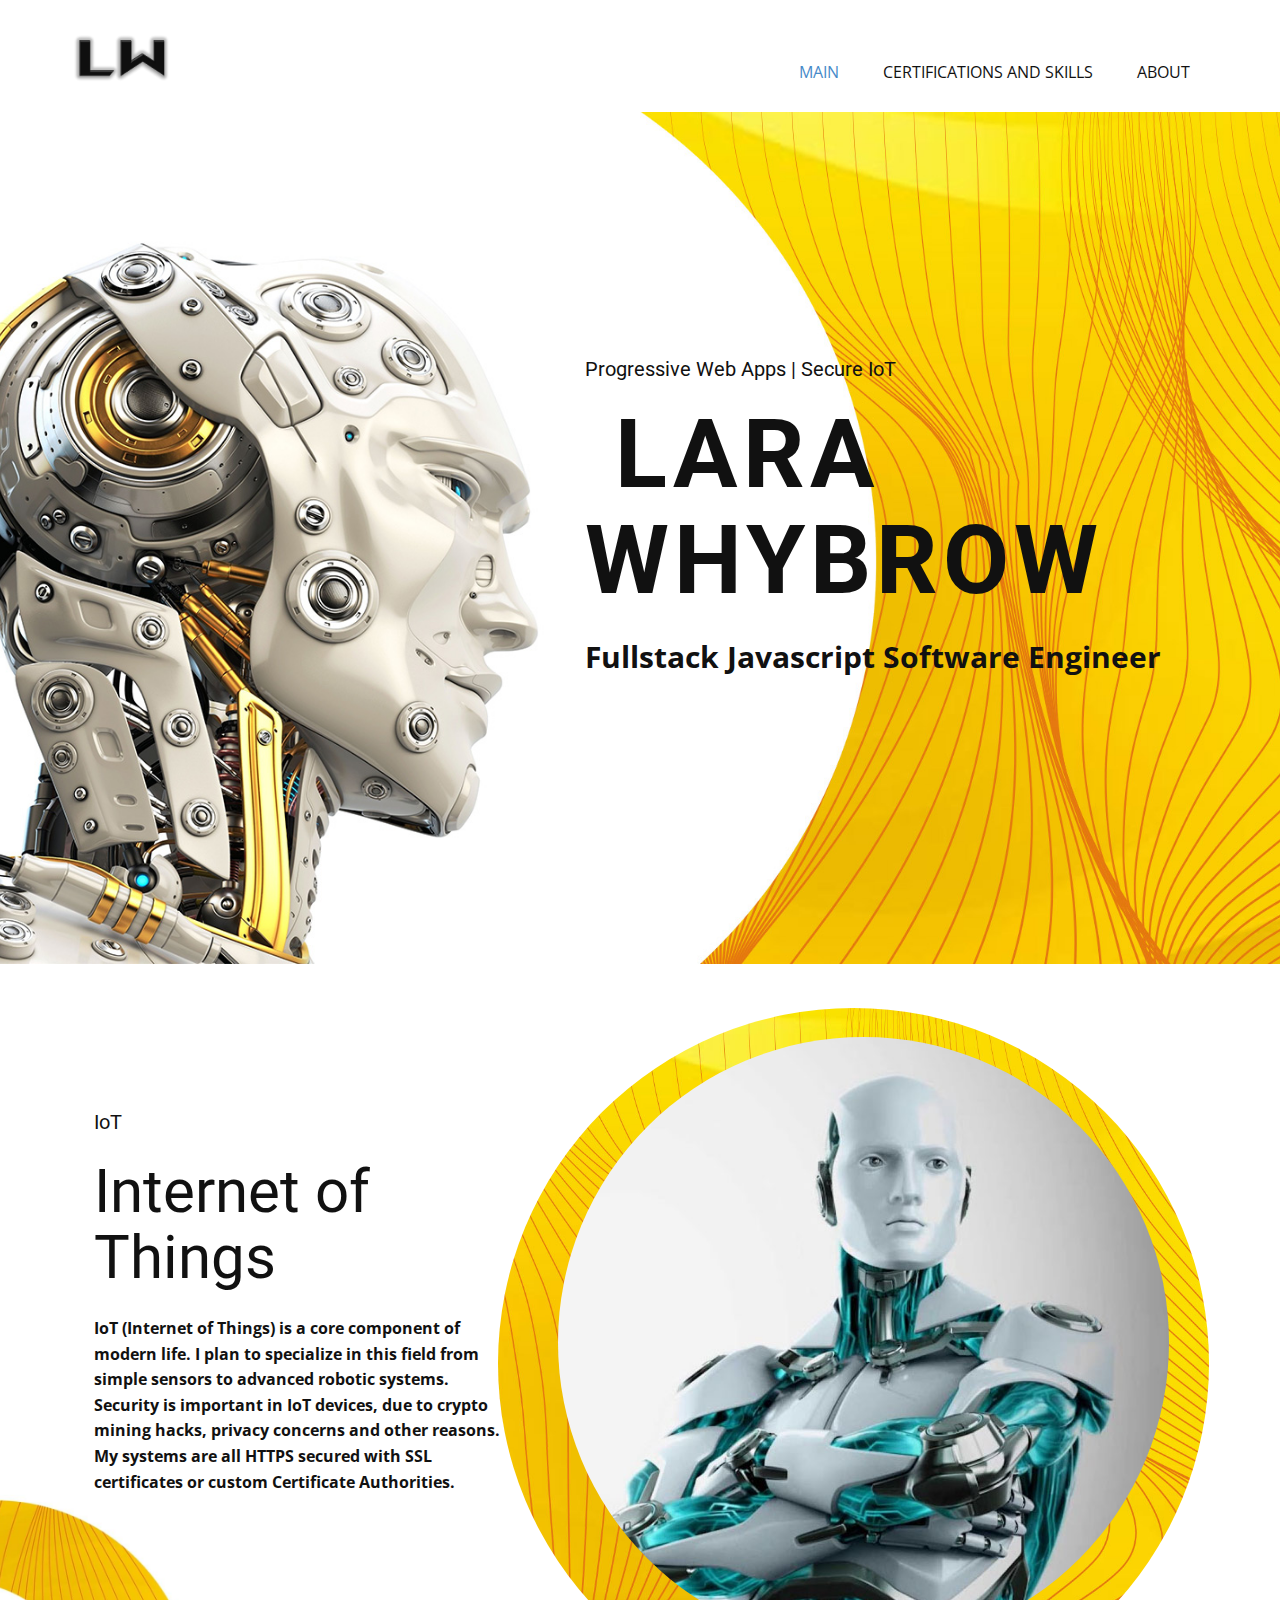
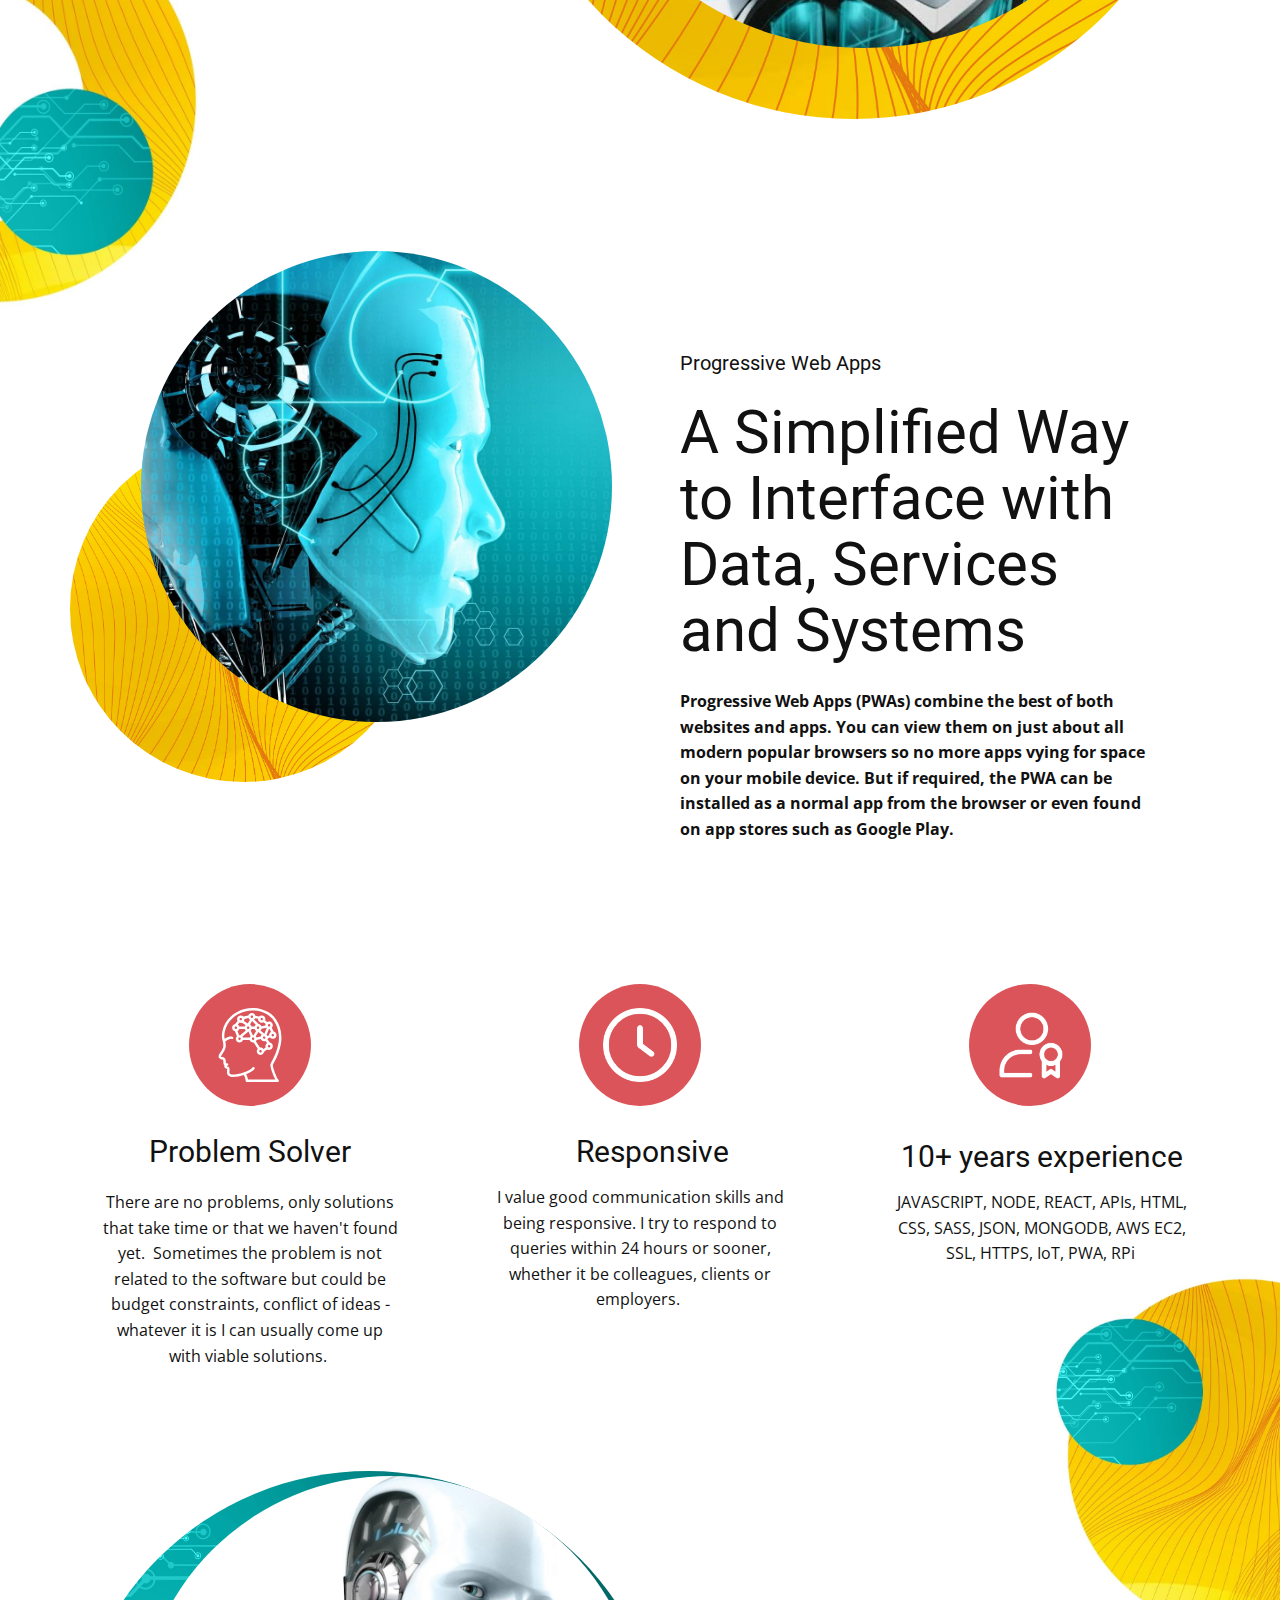
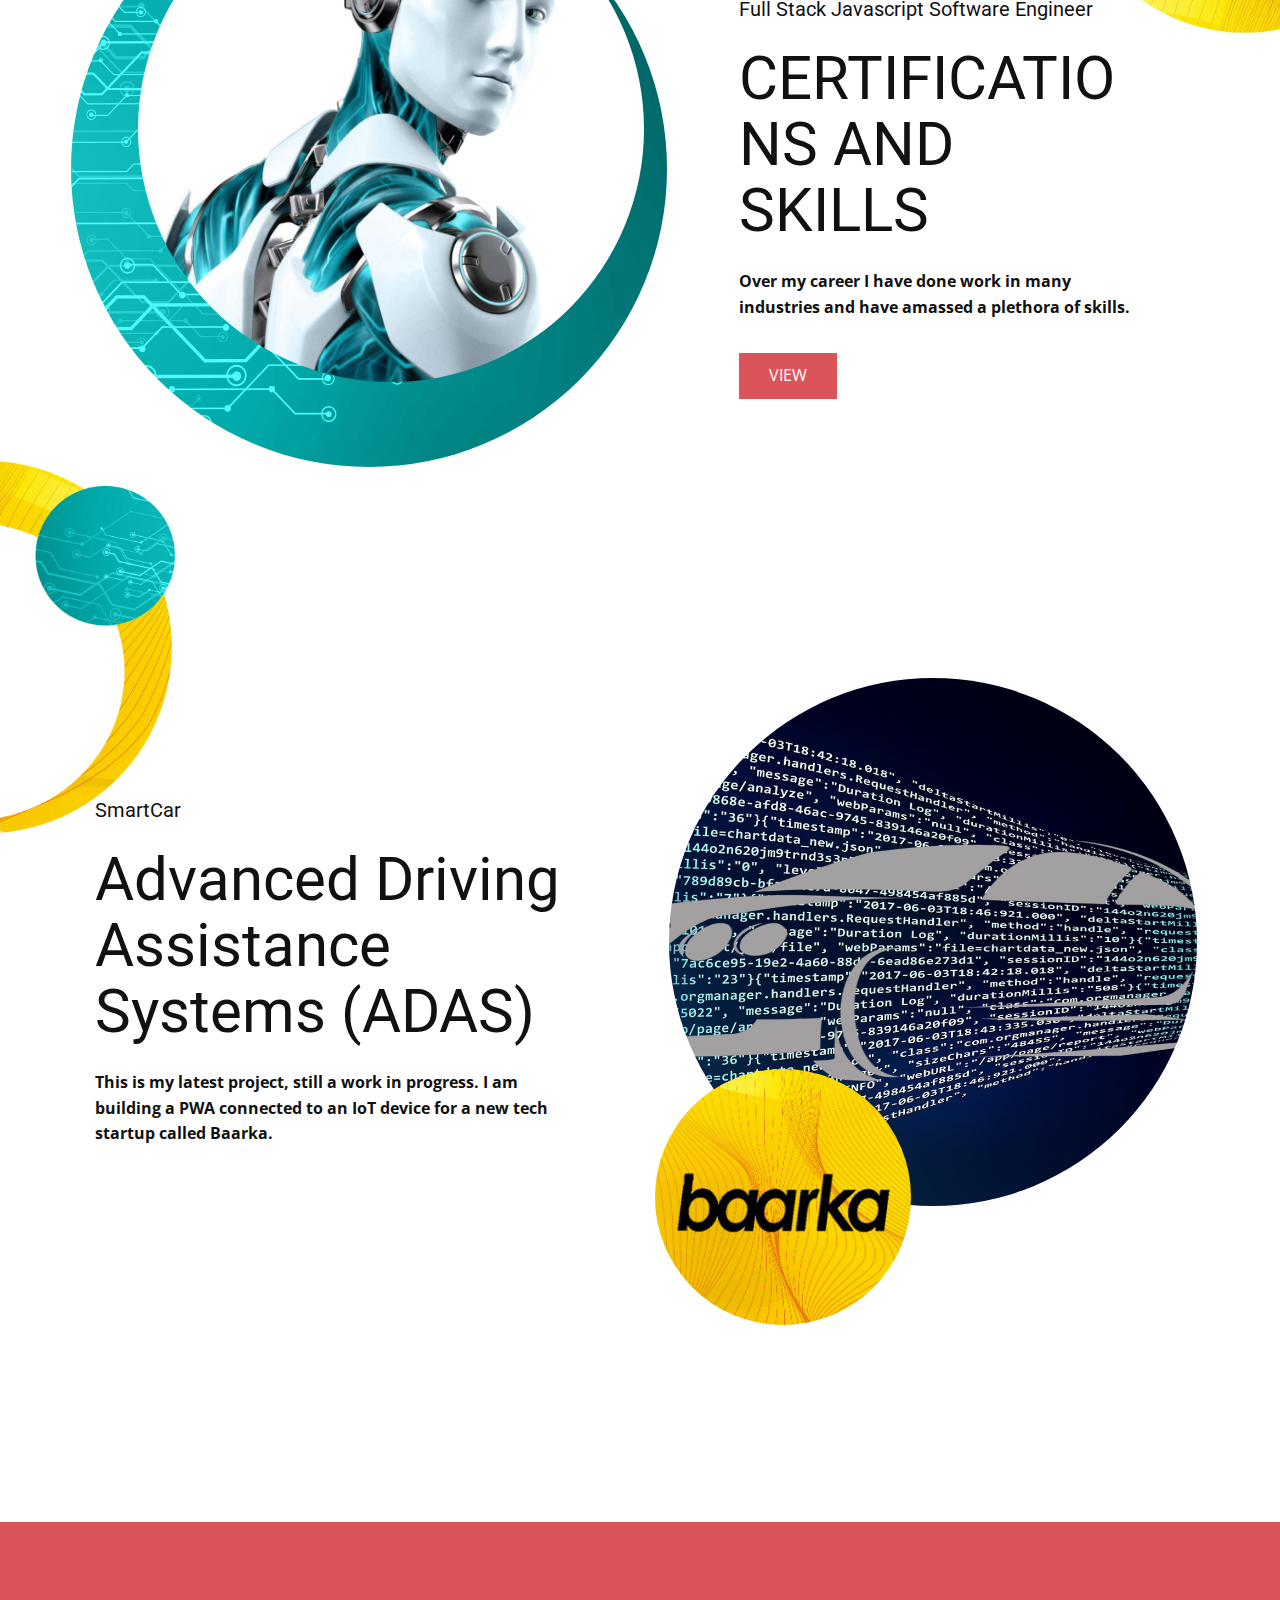
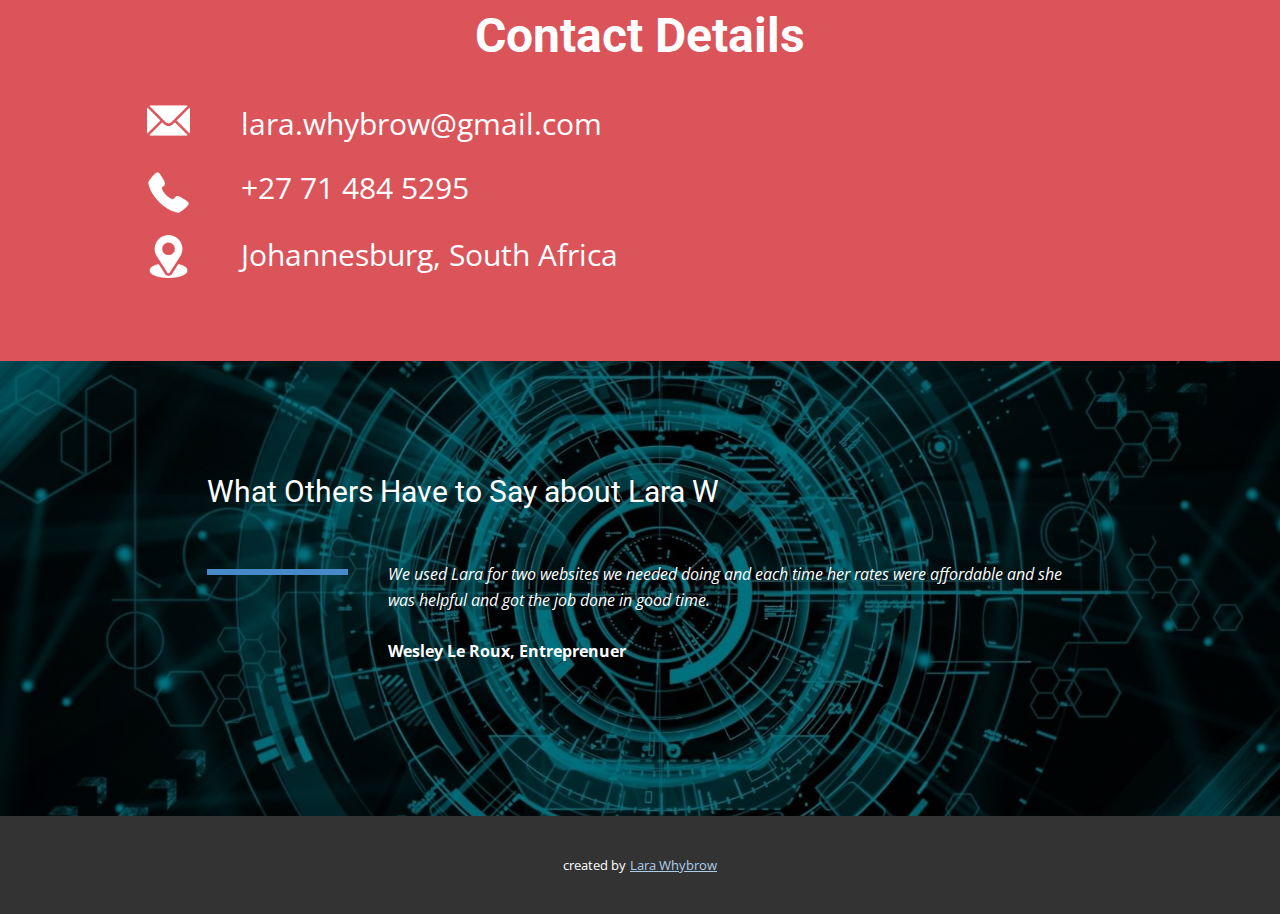
==== commit f910dfa6: "updated branding in footer" ====
--- a/index.html
+++ b/index.html
@@ -1,83 +1,197 @@
 <!DOCTYPE html>
-<html style="font-size: 16px;" lang="en"><head>
-    <meta name="viewport" content="width=device-width, initial-scale=1.0">
-    <meta charset="utf-8">
-    <meta name="keywords" content="Technology Revolution, The Robots Are Coming, Engineers Are Teaching AI, The Robots Are Coming, Six amazing robot inventions">
-    <meta name="description" content="">
-    <title>MAIN</title>
-    <link rel="stylesheet" href="nicepage.css" media="screen">
-<link rel="stylesheet" href="MAIN.css" media="screen">
-    <script class="u-script" type="text/javascript" src="jquery.js" defer=""></script>
-    <script class="u-script" type="text/javascript" src="nicepage.js" defer=""></script>
-    <meta name="generator" content="Nicepage 4.21.12, nicepage.com">
-    <link id="u-theme-google-font" rel="stylesheet" href="https://fonts.googleapis.com/css?family=Roboto:100,100i,300,300i,400,400i,500,500i,700,700i,900,900i|Open+Sans:300,300i,400,400i,500,500i,600,600i,700,700i,800,800i">
-    
-    
-    
-    
-    
-    
-    
-    
-    
-    <script type="application/ld+json">{
-		"@context": "http://schema.org",
-		"@type": "Organization",
-		"name": "",
-		"logo": "images/lwROG.png"
-}</script>
-    <meta name="theme-color" content="#478ac9">
-    <meta property="og:title" content="MAIN">
-    <meta property="og:type" content="website">
+<html style="font-size: 16px" lang="en">
+  <head>
+    <meta name="viewport" content="width=device-width, initial-scale=1.0" />
+    <meta charset="utf-8" />
+    <meta
+      name="keywords"
+      content="Technology Revolution, The Robots Are Coming, Engineers Are Teaching AI, The Robots Are Coming, Six amazing robot inventions"
+    />
+    <meta name="description" content="" />
+    <title>Lara W - Software Engineer</title>
+    <link rel="stylesheet" href="nicepage.css" media="screen" />
+    <link rel="stylesheet" href="MAIN.css" media="screen" />
+    <script
+      class="u-script"
+      type="text/javascript"
+      src="jquery.js"
+      defer=""
+    ></script>
+    <script
+      class="u-script"
+      type="text/javascript"
+      src="nicepage.js"
+      defer=""
+    ></script>
+    <meta name="generator" content="Nicepage 4.21.12, nicepage.com" />
+    <link
+      id="u-theme-google-font"
+      rel="stylesheet"
+      href="https://fonts.googleapis.com/css?family=Roboto:100,100i,300,300i,400,400i,500,500i,700,700i,900,900i|Open+Sans:300,300i,400,400i,500,500i,600,600i,700,700i,800,800i"
+    />
+
+    <script type="application/ld+json">
+      {
+        "@context": "http://schema.org",
+        "@type": "Organization",
+        "name": "",
+        "logo": "images/lwROG.png"
+      }
+    </script>
+    <meta name="theme-color" content="#478ac9" />
+    <meta property="og:title" content="Lara W - Software Engineer" />
+    <meta property="og:type" content="website" />
   </head>
-  <body data-home-page="MAIN.html" data-home-page-title="MAIN" class="u-body u-xl-mode" data-lang="en"><header class="u-clearfix u-header u-header" id="sec-43aa"><div class="u-clearfix u-sheet u-valign-middle u-sheet-1">
-        <a href="https://nicepage.com" class="u-image u-logo u-image-1" data-image-width="1098" data-image-height="673">
-          <img src="images/lwROG.png" class="u-logo-image u-logo-image-1">
+  <body
+    data-home-page="MAIN.html"
+    data-home-page-title="MAIN"
+    class="u-body u-xl-mode"
+    data-lang="en"
+  >
+    <header class="u-clearfix u-header u-header" id="sec-43aa">
+      <div class="u-clearfix u-sheet u-valign-middle u-sheet-1">
+        <a
+          href="https://nicepage.com"
+          class="u-image u-logo u-image-1"
+          data-image-width="1098"
+          data-image-height="673"
+        >
+          <img src="images/lwROG.png" class="u-logo-image u-logo-image-1" />
         </a>
         <nav class="u-menu u-menu-one-level u-offcanvas u-menu-1">
-          <div class="menu-collapse" style="font-size: 1rem; letter-spacing: 0px;">
-            <a class="u-button-style u-custom-left-right-menu-spacing u-custom-padding-bottom u-custom-top-bottom-menu-spacing u-nav-link u-text-active-palette-1-base u-text-hover-palette-2-base" href="#">
-              <svg class="u-svg-link" viewBox="0 0 24 24"><use xmlns:xlink="http://www.w3.org/1999/xlink" xlink:href="#menu-hamburger"></use></svg>
-              <svg class="u-svg-content" version="1.1" id="menu-hamburger" viewBox="0 0 16 16" x="0px" y="0px" xmlns:xlink="http://www.w3.org/1999/xlink" xmlns="http://www.w3.org/2000/svg"><g><rect y="1" width="16" height="2"></rect><rect y="7" width="16" height="2"></rect><rect y="13" width="16" height="2"></rect>
-</g></svg>
+          <div
+            class="menu-collapse"
+            style="font-size: 1rem; letter-spacing: 0px"
+          >
+            <a
+              class="u-button-style u-custom-left-right-menu-spacing u-custom-padding-bottom u-custom-top-bottom-menu-spacing u-nav-link u-text-active-palette-1-base u-text-hover-palette-2-base"
+              href="#"
+            >
+              <svg class="u-svg-link" viewBox="0 0 24 24">
+                <use
+                  xmlns:xlink="http://www.w3.org/1999/xlink"
+                  xlink:href="#menu-hamburger"
+                ></use>
+              </svg>
+              <svg
+                class="u-svg-content"
+                version="1.1"
+                id="menu-hamburger"
+                viewBox="0 0 16 16"
+                x="0px"
+                y="0px"
+                xmlns:xlink="http://www.w3.org/1999/xlink"
+                xmlns="http://www.w3.org/2000/svg"
+              >
+                <g>
+                  <rect y="1" width="16" height="2"></rect>
+                  <rect y="7" width="16" height="2"></rect>
+                  <rect y="13" width="16" height="2"></rect>
+                </g>
+              </svg>
             </a>
           </div>
           <div class="u-custom-menu u-nav-container">
-            <ul class="u-nav u-unstyled u-nav-1"><li class="u-nav-item"><a class="u-button-style u-nav-link u-text-active-palette-1-base u-text-hover-palette-2-base" href="MAIN.html" style="padding: 10px 20px;">MAIN</a>
-</li><li class="u-nav-item"><a class="u-button-style u-nav-link u-text-active-palette-1-base u-text-hover-palette-2-base" href="CERTIFICATIONS-AND-SKILLS.html" style="padding: 10px 20px;">CERTIFICATIONS AND SKILLS</a>
-</li><li class="u-nav-item"><a class="u-button-style u-nav-link u-text-active-palette-1-base u-text-hover-palette-2-base" href="ABOUT.html" style="padding: 10px 20px;">ABOUT</a>
-</li></ul>
+            <ul class="u-nav u-unstyled u-nav-1">
+              <li class="u-nav-item">
+                <a
+                  class="u-button-style u-nav-link u-text-active-palette-1-base u-text-hover-palette-2-base"
+                  href="MAIN.html"
+                  style="padding: 10px 20px"
+                  >MAIN</a
+                >
+              </li>
+              <li class="u-nav-item">
+                <a
+                  class="u-button-style u-nav-link u-text-active-palette-1-base u-text-hover-palette-2-base"
+                  href="CERTIFICATIONS-AND-SKILLS.html"
+                  style="padding: 10px 20px"
+                  >CERTIFICATIONS AND SKILLS</a
+                >
+              </li>
+              <li class="u-nav-item">
+                <a
+                  class="u-button-style u-nav-link u-text-active-palette-1-base u-text-hover-palette-2-base"
+                  href="ABOUT.html"
+                  style="padding: 10px 20px"
+                  >ABOUT</a
+                >
+              </li>
+            </ul>
           </div>
           <div class="u-custom-menu u-nav-container-collapse">
-            <div class="u-black u-container-style u-inner-container-layout u-opacity u-opacity-95 u-sidenav">
+            <div
+              class="u-black u-container-style u-inner-container-layout u-opacity u-opacity-95 u-sidenav"
+            >
               <div class="u-inner-container-layout u-sidenav-overflow">
                 <div class="u-menu-close"></div>
-                <ul class="u-align-center u-nav u-popupmenu-items u-unstyled u-nav-2"><li class="u-nav-item"><a class="u-button-style u-nav-link" href="MAIN.html">MAIN</a>
-</li><li class="u-nav-item"><a class="u-button-style u-nav-link" href="CERTIFICATIONS-AND-SKILLS.html">CERTIFICATIONS AND SKILLS</a>
-</li><li class="u-nav-item"><a class="u-button-style u-nav-link" href="ABOUT.html">ABOUT</a>
-</li></ul>
+                <ul
+                  class="u-align-center u-nav u-popupmenu-items u-unstyled u-nav-2"
+                >
+                  <li class="u-nav-item">
+                    <a class="u-button-style u-nav-link" href="MAIN.html"
+                      >MAIN</a
+                    >
+                  </li>
+                  <li class="u-nav-item">
+                    <a
+                      class="u-button-style u-nav-link"
+                      href="CERTIFICATIONS-AND-SKILLS.html"
+                      >CERTIFICATIONS AND SKILLS</a
+                    >
+                  </li>
+                  <li class="u-nav-item">
+                    <a class="u-button-style u-nav-link" href="ABOUT.html"
+                      >ABOUT</a
+                    >
+                  </li>
+                </ul>
               </div>
             </div>
             <div class="u-black u-menu-overlay u-opacity u-opacity-70"></div>
           </div>
         </nav>
-      </div></header> 
-    <section class="u-clearfix u-valign-middle-lg u-valign-middle-md u-valign-middle-sm u-section-1" id="carousel_c23b">
+      </div>
+    </header>
+    <section
+      class="u-clearfix u-valign-middle-lg u-valign-middle-md u-valign-middle-sm u-section-1"
+      id="carousel_c23b"
+    >
       <div class="u-clearfix u-expanded-width u-layout-wrap u-layout-wrap-1">
         <div class="u-layout">
           <div class="u-layout-row">
-            <div class="u-container-style u-image u-layout-cell u-left-cell u-size-30 u-image-1">
+            <div
+              class="u-container-style u-image u-layout-cell u-left-cell u-size-30 u-image-1"
+            >
               <div class="u-container-layout"></div>
             </div>
-            <div class="u-container-style u-image u-layout-cell u-right-cell u-size-30 u-image-2">
-              <div class="u-container-layout u-valign-middle-lg u-valign-middle-md u-container-layout-2">
-                <div class="u-border-no-bottom u-border-no-left u-border-no-right u-border-no-top u-container-style u-group u-group-1">
-                  <div class="u-container-layout u-valign-middle-md u-valign-middle-sm u-valign-middle-xs u-container-layout-3">
-                    <h5 class="u-text u-text-1">Progressive Web Apps | Secure IoT&nbsp;</h5>
+            <div
+              class="u-container-style u-image u-layout-cell u-right-cell u-size-30 u-image-2"
+            >
+              <div
+                class="u-container-layout u-valign-middle-lg u-valign-middle-md u-container-layout-2"
+              >
+                <div
+                  class="u-border-no-bottom u-border-no-left u-border-no-right u-border-no-top u-container-style u-group u-group-1"
+                >
+                  <div
+                    class="u-container-layout u-valign-middle-md u-valign-middle-sm u-valign-middle-xs u-container-layout-3"
+                  >
+                    <h5 class="u-text u-text-1">
+                      Progressive Web Apps | Secure IoT&nbsp;
+                    </h5>
                     <h1 class="u-text u-title u-text-2">
-                      <a class="u-btn u-button-link u-button-style u-none u-text-body-color u-text-hover-palette-4-base u-btn-1" href="ABOUT.html">lara whybrow</a>
+                      <a
+                        class="u-btn u-button-link u-button-style u-none u-text-body-color u-text-hover-palette-4-base u-btn-1"
+                        href="ABOUT.html"
+                        >lara whybrow</a
+                      >
                     </h1>
-                    <p class="u-large-text u-text u-text-variant u-text-3">Fullstack Javascript S<span style="font-weight: 700;"></span>oftware Engineer
+                    <p class="u-large-text u-text u-text-variant u-text-3">
+                      Fullstack Javascript S<span
+                        style="font-weight: 700"
+                      ></span
+                      >oftware Engineer
                     </p>
                   </div>
                 </div>
@@ -88,21 +202,41 @@
       </div>
     </section>
     <section class="u-clearfix u-section-2" id="sec-f998">
-      <img src="images/2.jpg" alt="" class="u-image u-image-default u-image-1" data-image-width="693" data-image-height="1080">
-      <div class="u-clearfix u-expanded-width-md u-expanded-width-sm u-expanded-width-xs u-gutter-30 u-layout-wrap u-layout-wrap-1">
+      <img
+        src="images/2.jpg"
+        alt=""
+        class="u-image u-image-default u-image-1"
+        data-image-width="693"
+        data-image-height="1080"
+      />
+      <div
+        class="u-clearfix u-expanded-width-md u-expanded-width-sm u-expanded-width-xs u-gutter-30 u-layout-wrap u-layout-wrap-1"
+      >
         <div class="u-layout">
           <div class="u-layout-row">
-            <div class="u-container-style u-layout-cell u-left-cell u-size-28 u-layout-cell-1">
+            <div
+              class="u-container-style u-layout-cell u-left-cell u-size-28 u-layout-cell-1"
+            >
               <div class="u-container-layout u-container-layout-1">
                 <h5 class="u-text u-text-1">IoT</h5>
                 <h2 class="u-text u-text-2">Internet of Things</h2>
-                <p class="u-text u-text-3">IoT (Internet of Things) is a core component of&nbsp;<br>modern life. I plan to specialize in this field from simple sensors to advanced robotic systems.&nbsp;<br>Security is important in IoT devices, due to crypto mining hacks, privacy concerns and other reasons. My systems are all HTTPS secured with SSL certificates or&nbsp;custom Certificate Authorities.
+                <p class="u-text u-text-3">
+                  IoT (Internet of Things) is a core component of&nbsp;<br />modern
+                  life. I plan to specialize in this field from simple sensors
+                  to advanced robotic systems.&nbsp;<br />Security is important
+                  in IoT devices, due to crypto mining hacks, privacy concerns
+                  and other reasons. My systems are all HTTPS secured with SSL
+                  certificates or&nbsp;custom Certificate Authorities.
                 </p>
               </div>
             </div>
-            <div class="u-container-style u-layout-cell u-right-cell u-size-32 u-layout-cell-2">
+            <div
+              class="u-container-style u-layout-cell u-right-cell u-size-32 u-layout-cell-2"
+            >
               <div class="u-container-layout">
-                <div class="u-expanded-width-xs u-image u-image-circle u-image-2"></div>
+                <div
+                  class="u-expanded-width-xs u-image u-image-circle u-image-2"
+                ></div>
                 <div class="u-image u-image-circle u-image-3"></div>
               </div>
             </div>
@@ -112,20 +246,38 @@
     </section>
     <section class="u-clearfix u-section-3" id="carousel_7661">
       <div class="u-clearfix u-sheet u-sheet-1">
-        <div class="u-clearfix u-expanded-width u-gutter-30 u-layout-wrap u-layout-wrap-1">
+        <div
+          class="u-clearfix u-expanded-width u-gutter-30 u-layout-wrap u-layout-wrap-1"
+        >
           <div class="u-gutter-0 u-layout">
             <div class="u-layout-row">
-              <div class="u-container-style u-layout-cell u-left-cell u-size-30 u-layout-cell-1">
+              <div
+                class="u-container-style u-layout-cell u-left-cell u-size-30 u-layout-cell-1"
+              >
                 <div class="u-container-layout u-valign-middle-xl">
                   <div class="u-image u-image-circle u-image-1"></div>
                   <div class="u-image u-image-circle u-image-2"></div>
                 </div>
               </div>
-              <div class="u-container-style u-layout-cell u-right-cell u-size-30 u-layout-cell-2">
-                <div class="u-container-layout u-valign-middle-sm u-valign-middle-xs u-valign-top-md u-container-layout-2">
+              <div
+                class="u-container-style u-layout-cell u-right-cell u-size-30 u-layout-cell-2"
+              >
+                <div
+                  class="u-container-layout u-valign-middle-sm u-valign-middle-xs u-valign-top-md u-container-layout-2"
+                >
                   <h5 class="u-text u-text-1">Progressive Web Apps</h5>
-                  <h2 class="u-text u-text-2">A Simplified Way to Interface with Data, Services and Systems</h2>
-                  <p class="u-text u-text-3">Progressive Web Apps (PWAs) combine the best of both websites and apps. You can view them on just about all modern popular browsers so no more apps vying for space on your mobile device. But if required, the PWA can be installed as a normal app from the browser or even found on app stores such as Google Play.&nbsp;</p>
+                  <h2 class="u-text u-text-2">
+                    A Simplified Way to Interface with Data, Services and
+                    Systems
+                  </h2>
+                  <p class="u-text u-text-3">
+                    Progressive Web Apps (PWAs) combine the best of both
+                    websites and apps. You can view them on just about all
+                    modern popular browsers so no more apps vying for space on
+                    your mobile device. But if required, the PWA can be
+                    installed as a normal app from the browser or even found on
+                    app stores such as Google Play.&nbsp;
+                  </p>
                 </div>
               </div>
             </div>
@@ -134,29 +286,101 @@
       </div>
     </section>
     <section class="u-clearfix u-section-4" id="sec-22e2">
-      <img src="images/46.jpg" alt="" class="u-image u-image-default u-image-1" data-image-width="671" data-image-height="1080">
-      <div class="u-clearfix u-gutter-30 u-layout-spacing-vertical u-layout-wrap u-layout-wrap-1">
+      <img
+        src="images/46.jpg"
+        alt=""
+        class="u-image u-image-default u-image-1"
+        data-image-width="671"
+        data-image-height="1080"
+      />
+      <div
+        class="u-clearfix u-gutter-30 u-layout-spacing-vertical u-layout-wrap u-layout-wrap-1"
+      >
         <div class="u-layout">
           <div class="u-layout-row">
-            <div class="u-container-style u-layout-cell u-left-cell u-size-20 u-size-20-md u-layout-cell-1">
-              <div class="u-container-layout u-valign-middle-xs u-container-layout-1"><span class="u-icon u-icon-circle u-palette-2-base u-text-body-alt-color u-icon-1"><svg class="u-svg-link" preserveAspectRatio="xMidYMin slice" viewBox="0 0 512.157 512.157" style=""><use xmlns:xlink="http://www.w3.org/1999/xlink" xlink:href="#svg-e04e"></use></svg><svg class="u-svg-content" viewBox="0 0 512.157 512.157" x="0px" y="0px" id="svg-e04e" style="enable-background:new 0 0 512.157 512.157;"><g transform="translate(-1 -1)"><g><g><path d="M470.991,248.578c13.333-72.417-8.433-171.963-87.742-219.4C333.158,1.078,274.075-6.357,218.583,8.457     C141.716,29.012,85.216,84.17,67.449,156.003c-3.961,14.57-5.64,29.666-4.975,44.75c0.851,9.359,2.578,18.618,5.159,27.654     c3.473,11.5,5.193,23.458,5.1,35.471c-0.358,14.3-10.208,29.137-18.908,42.229c-9.484,14.287-17.675,26.625-12.925,38.004     c4.508,7.713,12.442,12.795,21.333,13.667c0.512,0.092,1.03,0.145,1.55,0.158c2.376-0.291,4.758,0.497,6.491,2.149     s2.635,3.993,2.459,6.38c0,17.733,0.442,26.883,7.767,31.079c-0.639,1.334-1.085,2.753-1.325,4.212     c-0.736,5.006,1.067,10.049,4.808,13.454c3.72,3.603,8.433,6.009,13.533,6.908c0.358,0.083,0.7,0.146,1.033,0.225     c0.202,1.269,0.291,2.553,0.267,3.838c-0.061,3.173-0.286,6.342-0.675,9.492c-1.417,13.65-3.358,32.346,23.95,41.271     c5.481,1.532,11.162,2.223,16.85,2.05c25.858-1.148,51.413-6.047,75.863-14.542c7.059,12.31,11.315,26.026,12.462,40.171     c-0.001,2.263,0.898,4.434,2.499,6.035c1.6,1.6,3.771,2.499,6.035,2.499h213.333c3.649-0.045,6.86-2.422,7.967-5.9     c1.122-3.526-0.1-7.376-3.05-9.609c-8.829-6.704-38.068-77.335-38.967-102.705c2.577-5.851,6.029-12.421,10.117-20.053     C447.459,335.662,462.94,292.958,470.991,248.578z M397.953,394.086c0.217,20.408,18.615,74.332,34.421,102.005H243.61     c-2.125-13.075-6.361-25.717-12.543-37.432c24.724-9.69,46.503-22.149,56.957-35.822c2.845-3.747,2.123-9.09-1.616-11.946     c-3.738-2.857-9.083-2.15-11.951,1.579c-24.15,31.6-124.633,55.592-147.067,48.254c-14.208-4.646-13.642-10.1-12.275-23.283     c0.453-3.737,0.709-7.495,0.767-11.258c0-14.379-5.8-18.671-14.517-20.692c-1.645-0.235-3.216-0.842-4.592-1.775     c1.675-1.601,3.576-2.947,5.642-3.996c3.562-1.75,5.448-5.724,4.55-9.59s-4.34-6.603-8.309-6.606c-3.083,0-6.508,0-8.308-0.225     c-0.542-5.594-0.726-11.216-0.55-16.833c0.167-6.729-2.391-13.24-7.093-18.056c-4.702-4.816-11.151-7.529-17.882-7.523     c-6.15-1.296-8.017-2.963-8.175-3.35c-1.242-2.962,6.983-15.337,11.4-21.987c9.475-14.267,21.267-32.025,21.75-51.237     c0.239-10.661-0.947-21.306-3.527-31.653c9.305-8.188,20.286-14.244,32.177-17.743c4.237-0.74,8.591-0.435,12.683,0.887     c4.543,1.252,9.24-1.416,10.492-5.958c1.252-4.543-1.416-9.24-5.958-10.492c-6.72-2.068-13.844-2.458-20.75-1.138     c-12.059,3.072-23.329,8.669-33.065,16.421c-1.166-4.971-1.955-10.023-2.36-15.113c-0.578-13.298,0.949-26.604,4.525-39.425     c16.5-66.688,67.15-115.95,138.983-135.159c51.027-13.685,105.38-6.908,151.484,18.888     c72.325,43.254,92.025,134.854,79.725,201.658c-7.669,42.662-22.567,83.702-44.05,121.35     c-4.692,8.754-8.742,16.313-11.667,23.308C397.996,391.396,397.811,392.748,397.953,394.086z"></path><path d="M414.89,268.074c1.221-13.163-7.79-25.088-20.787-27.508l-16.341-22.651c1.002-1.848,1.77-3.814,2.286-5.853     l15.825-6.328c7.309,8.32,19.147,10.982,29.313,6.591c10.166-4.391,16.344-14.834,15.298-25.859s-9.08-20.118-19.891-22.518     l-12.82-25.573c8.993-9.163,9.77-23.584,1.812-33.659c-7.958-10.076-22.166-12.662-33.163-6.036l-14.296-11.869     c1.082-2.828,1.648-5.826,1.672-8.854c0.023-10.455-6.328-19.869-16.031-23.762c-9.703-3.894-20.8-1.481-28.01,6.09     l-25.299-6.324c-3.03-10.974-12.982-18.6-24.367-18.669c-11.385-0.069-21.429,7.435-24.592,18.371l-33.81,6.762     c-8.819-9.51-23.375-10.877-33.81-3.174c-10.435,7.702-13.418,22.014-6.93,33.244l-16.567,22.063     c-11.872,2.146-20.62,12.311-20.973,24.37c-0.353,12.059,7.786,22.718,19.512,25.555l13.699,33.819     c-7.516,7.378-9.735,18.612-5.589,28.295c4.146,9.682,13.808,15.829,24.334,15.481s19.762-7.118,23.26-17.053h45.813     c3.825,11.766,15.761,18.89,27.932,16.672l28.329,43.091c-7.268,8.058-8.649,19.828-3.445,29.35     c5.204,9.521,15.858,14.714,26.564,12.947c10.706-1.767,19.126-10.107,20.995-20.796l21.147-16.903     c4.024,2.537,8.681,3.891,13.438,3.907C402.619,291.302,413.67,281.238,414.89,268.074z M414.999,180.357     c4.268-0.009,7.886,3.137,8.47,7.364c0.585,4.227-2.044,8.237-6.153,9.387s-8.437-0.913-10.132-4.83     c-0.029-0.078-0.013-0.159-0.044-0.237l-0.054-0.083c-0.397-0.975-0.608-2.015-0.621-3.068     C406.471,184.18,410.288,180.362,414.999,180.357z M381.045,118.889c0.819-3.961,4.31-6.802,8.355-6.799     c4.713,0,8.533,3.82,8.533,8.533s-3.82,8.533-8.533,8.533c-1.056-0.013-2.099-0.224-3.077-0.622l-0.073-0.048     c-0.075-0.03-0.154-0.014-0.231-0.043C382.303,126.842,380.225,122.851,381.045,118.889z M372.556,139.75L372.556,139.75     l-15.769,39.428l-27.643-22.114c3.75-3.199,6.49-7.418,7.89-12.145l33.81-6.762C371.381,138.726,371.968,139.232,372.556,139.75z      M363.471,208.263c-1.149,4.104-5.152,6.73-9.375,6.148c-4.222-0.582-7.367-4.191-7.363-8.454     c0.005-4.711,3.822-8.529,8.533-8.533c1.056,0.013,2.099,0.224,3.077,0.622l0.073,0.048c0.077,0.031,0.158,0.018,0.235,0.046     C362.562,199.836,364.62,204.158,363.471,208.263z M338.199,69.424c4.713,0,8.533,3.82,8.533,8.533s-3.821,8.533-8.533,8.533     s-8.533-3.82-8.533-8.533C329.671,73.246,333.488,69.429,338.199,69.424z M293.293,71.26l19.491,4.873     c-0.045,0.614-0.184,1.2-0.184,1.825c0.015,14.132,11.468,25.585,25.6,25.6c4.576-0.024,9.061-1.287,12.976-3.656l14.297,11.869     c-1.082,2.828-1.649,5.826-1.673,8.854c0,0.516,0.123,0.999,0.152,1.508l-27.792,5.558c-3.485-8.112-10.903-13.857-19.629-15.202     l-31.244-31.243C288.756,78.646,291.511,75.211,293.293,71.26z M321.133,137.691c0,4.713-3.82,8.533-8.533,8.533     c-4.711-0.005-8.529-3.822-8.533-8.533c0-4.713,3.82-8.533,8.533-8.533S321.133,132.978,321.133,137.691z M269.933,52.357     c4.713,0,8.533,3.82,8.533,8.533s-3.82,8.533-8.533,8.533s-8.533-3.82-8.533-8.533C261.404,56.18,265.222,52.362,269.933,52.357z      M271.624,91.72l25.62,25.617c-3.983,3.009-6.998,7.118-8.672,11.82H268.36c-2.015-5.65-5.953-10.411-11.125-13.451     L271.624,91.72z M218.581,76.45l27.792-5.558c2.181,5.03,5.917,9.23,10.658,11.983l-15.49,25.817L214.763,91.51     c2.58-4.051,3.956-8.751,3.97-13.553C218.733,77.441,218.61,76.958,218.581,76.45z M252.866,137.691     c0,4.713-3.82,8.533-8.533,8.533c-4.711-0.005-8.529-3.822-8.533-8.533c0-4.713,3.82-8.533,8.533-8.533     S252.866,132.978,252.866,137.691z M193.133,69.424c4.713,0,8.533,3.82,8.533,8.533s-3.82,8.533-8.533,8.533     s-8.533-3.82-8.533-8.533C184.604,73.246,188.422,69.429,193.133,69.424z M183.845,101.75c5.199,2.144,10.987,2.389,16.349,0.693     l26.347,16.905c-2.804,2.747-4.938,6.104-6.235,9.809h-37.279c-1.863-5.282-5.405-9.809-10.085-12.886L183.845,101.75z      M158.999,146.224c-4.713,0-8.533-3.82-8.533-8.533c0.005-4.711,3.822-8.529,8.533-8.533c4.713,0,8.533,3.82,8.533,8.533     S163.712,146.224,158.999,146.224z M184.599,223.024c-4.713,0-8.533-3.821-8.533-8.533c0-4.713,3.82-8.533,8.533-8.533     s8.533,3.821,8.533,8.533C193.128,219.202,189.31,223.019,184.599,223.024z M189.452,189.381     c-1.598-0.318-3.224-0.482-4.853-0.491c-0.845,0-1.643,0.169-2.467,0.25l-11.628-28.707c5.839-2.959,10.32-8.045,12.522-14.209     h37.279c1.537,4.298,4.198,8.105,7.706,11.024L189.452,189.381z M254.439,205.957h-45.813c-0.911-2.556-2.226-4.95-3.894-7.09     l41.909-34.924l14.271,32.008C257.996,198.729,255.778,202.158,254.439,205.957z M268.36,146.224h20.213     c2.015,5.65,5.953,10.411,11.125,13.451l-17.742,29.569c-1.154-0.198-2.319-0.316-3.489-0.353c-0.661,0-1.282,0.146-1.931,0.195     l-14.649-32.855C264.803,153.452,267.021,150.023,268.36,146.224z M278.466,223.024c-4.713,0-8.533-3.821-8.533-8.533     c0-4.713,3.821-8.533,8.533-8.533c4.713,0,8.533,3.821,8.533,8.533C286.995,219.202,283.177,223.019,278.466,223.024z      M314.891,167.52l23.831,19.065c-3.749,3.2-6.49,7.419-7.89,12.145l-28.806,5.761c-1.187-2.727-2.839-5.226-4.883-7.386     L314.891,167.52z M329.666,308.357c-4.713,0-8.533-3.82-8.533-8.533s3.82-8.533,8.533-8.533s8.533,3.82,8.533,8.533     C338.195,304.535,334.377,308.353,329.666,308.357z M363.799,265.691c0.031,2.851,0.544,5.676,1.517,8.356l-14.405,11.515     c-5.386-8.413-15.323-12.737-25.15-10.943l-28.329-43.091c2.531-2.822,4.399-6.173,5.468-9.809l28.806-5.761     c5.492,12.971,20.439,19.057,33.429,13.611l10.527,14.592C368.288,248.839,363.814,256.958,363.799,265.691z M372.11,186.831     l16.282-40.709c0.341,0.014,0.662,0.102,1.007,0.102c1.028-0.04,2.053-0.144,3.069-0.31l10.332,20.611     c-8.226,4.438-13.368,13.019-13.401,22.366c0,0.346,0.089,0.667,0.102,1.01l-11.473,4.587     C376.561,191.583,374.552,188.984,372.11,186.831z M389.399,274.224c-4.713,0-8.533-3.82-8.533-8.533     c0.005-4.711,3.822-8.529,8.533-8.533c4.713,0,8.533,3.82,8.533,8.533S394.112,274.224,389.399,274.224z"></path>
-</g>
-</g>
-</g></svg></span>
+            <div
+              class="u-container-style u-layout-cell u-left-cell u-size-20 u-size-20-md u-layout-cell-1"
+            >
+              <div
+                class="u-container-layout u-valign-middle-xs u-container-layout-1"
+              >
+                <span
+                  class="u-icon u-icon-circle u-palette-2-base u-text-body-alt-color u-icon-1"
+                  ><svg
+                    class="u-svg-link"
+                    preserveAspectRatio="xMidYMin slice"
+                    viewBox="0 0 512.157 512.157"
+                    style=""
+                  >
+                    <use
+                      xmlns:xlink="http://www.w3.org/1999/xlink"
+                      xlink:href="#svg-e04e"
+                    ></use></svg
+                  ><svg
+                    class="u-svg-content"
+                    viewBox="0 0 512.157 512.157"
+                    x="0px"
+                    y="0px"
+                    id="svg-e04e"
+                    style="enable-background: new 0 0 512.157 512.157"
+                  >
+                    <g transform="translate(-1 -1)">
+                      <g>
+                        <g>
+                          <path
+                            d="M470.991,248.578c13.333-72.417-8.433-171.963-87.742-219.4C333.158,1.078,274.075-6.357,218.583,8.457     C141.716,29.012,85.216,84.17,67.449,156.003c-3.961,14.57-5.64,29.666-4.975,44.75c0.851,9.359,2.578,18.618,5.159,27.654     c3.473,11.5,5.193,23.458,5.1,35.471c-0.358,14.3-10.208,29.137-18.908,42.229c-9.484,14.287-17.675,26.625-12.925,38.004     c4.508,7.713,12.442,12.795,21.333,13.667c0.512,0.092,1.03,0.145,1.55,0.158c2.376-0.291,4.758,0.497,6.491,2.149     s2.635,3.993,2.459,6.38c0,17.733,0.442,26.883,7.767,31.079c-0.639,1.334-1.085,2.753-1.325,4.212     c-0.736,5.006,1.067,10.049,4.808,13.454c3.72,3.603,8.433,6.009,13.533,6.908c0.358,0.083,0.7,0.146,1.033,0.225     c0.202,1.269,0.291,2.553,0.267,3.838c-0.061,3.173-0.286,6.342-0.675,9.492c-1.417,13.65-3.358,32.346,23.95,41.271     c5.481,1.532,11.162,2.223,16.85,2.05c25.858-1.148,51.413-6.047,75.863-14.542c7.059,12.31,11.315,26.026,12.462,40.171     c-0.001,2.263,0.898,4.434,2.499,6.035c1.6,1.6,3.771,2.499,6.035,2.499h213.333c3.649-0.045,6.86-2.422,7.967-5.9     c1.122-3.526-0.1-7.376-3.05-9.609c-8.829-6.704-38.068-77.335-38.967-102.705c2.577-5.851,6.029-12.421,10.117-20.053     C447.459,335.662,462.94,292.958,470.991,248.578z M397.953,394.086c0.217,20.408,18.615,74.332,34.421,102.005H243.61     c-2.125-13.075-6.361-25.717-12.543-37.432c24.724-9.69,46.503-22.149,56.957-35.822c2.845-3.747,2.123-9.09-1.616-11.946     c-3.738-2.857-9.083-2.15-11.951,1.579c-24.15,31.6-124.633,55.592-147.067,48.254c-14.208-4.646-13.642-10.1-12.275-23.283     c0.453-3.737,0.709-7.495,0.767-11.258c0-14.379-5.8-18.671-14.517-20.692c-1.645-0.235-3.216-0.842-4.592-1.775     c1.675-1.601,3.576-2.947,5.642-3.996c3.562-1.75,5.448-5.724,4.55-9.59s-4.34-6.603-8.309-6.606c-3.083,0-6.508,0-8.308-0.225     c-0.542-5.594-0.726-11.216-0.55-16.833c0.167-6.729-2.391-13.24-7.093-18.056c-4.702-4.816-11.151-7.529-17.882-7.523     c-6.15-1.296-8.017-2.963-8.175-3.35c-1.242-2.962,6.983-15.337,11.4-21.987c9.475-14.267,21.267-32.025,21.75-51.237     c0.239-10.661-0.947-21.306-3.527-31.653c9.305-8.188,20.286-14.244,32.177-17.743c4.237-0.74,8.591-0.435,12.683,0.887     c4.543,1.252,9.24-1.416,10.492-5.958c1.252-4.543-1.416-9.24-5.958-10.492c-6.72-2.068-13.844-2.458-20.75-1.138     c-12.059,3.072-23.329,8.669-33.065,16.421c-1.166-4.971-1.955-10.023-2.36-15.113c-0.578-13.298,0.949-26.604,4.525-39.425     c16.5-66.688,67.15-115.95,138.983-135.159c51.027-13.685,105.38-6.908,151.484,18.888     c72.325,43.254,92.025,134.854,79.725,201.658c-7.669,42.662-22.567,83.702-44.05,121.35     c-4.692,8.754-8.742,16.313-11.667,23.308C397.996,391.396,397.811,392.748,397.953,394.086z"
+                          ></path>
+                          <path
+                            d="M414.89,268.074c1.221-13.163-7.79-25.088-20.787-27.508l-16.341-22.651c1.002-1.848,1.77-3.814,2.286-5.853     l15.825-6.328c7.309,8.32,19.147,10.982,29.313,6.591c10.166-4.391,16.344-14.834,15.298-25.859s-9.08-20.118-19.891-22.518     l-12.82-25.573c8.993-9.163,9.77-23.584,1.812-33.659c-7.958-10.076-22.166-12.662-33.163-6.036l-14.296-11.869     c1.082-2.828,1.648-5.826,1.672-8.854c0.023-10.455-6.328-19.869-16.031-23.762c-9.703-3.894-20.8-1.481-28.01,6.09     l-25.299-6.324c-3.03-10.974-12.982-18.6-24.367-18.669c-11.385-0.069-21.429,7.435-24.592,18.371l-33.81,6.762     c-8.819-9.51-23.375-10.877-33.81-3.174c-10.435,7.702-13.418,22.014-6.93,33.244l-16.567,22.063     c-11.872,2.146-20.62,12.311-20.973,24.37c-0.353,12.059,7.786,22.718,19.512,25.555l13.699,33.819     c-7.516,7.378-9.735,18.612-5.589,28.295c4.146,9.682,13.808,15.829,24.334,15.481s19.762-7.118,23.26-17.053h45.813     c3.825,11.766,15.761,18.89,27.932,16.672l28.329,43.091c-7.268,8.058-8.649,19.828-3.445,29.35     c5.204,9.521,15.858,14.714,26.564,12.947c10.706-1.767,19.126-10.107,20.995-20.796l21.147-16.903     c4.024,2.537,8.681,3.891,13.438,3.907C402.619,291.302,413.67,281.238,414.89,268.074z M414.999,180.357     c4.268-0.009,7.886,3.137,8.47,7.364c0.585,4.227-2.044,8.237-6.153,9.387s-8.437-0.913-10.132-4.83     c-0.029-0.078-0.013-0.159-0.044-0.237l-0.054-0.083c-0.397-0.975-0.608-2.015-0.621-3.068     C406.471,184.18,410.288,180.362,414.999,180.357z M381.045,118.889c0.819-3.961,4.31-6.802,8.355-6.799     c4.713,0,8.533,3.82,8.533,8.533s-3.82,8.533-8.533,8.533c-1.056-0.013-2.099-0.224-3.077-0.622l-0.073-0.048     c-0.075-0.03-0.154-0.014-0.231-0.043C382.303,126.842,380.225,122.851,381.045,118.889z M372.556,139.75L372.556,139.75     l-15.769,39.428l-27.643-22.114c3.75-3.199,6.49-7.418,7.89-12.145l33.81-6.762C371.381,138.726,371.968,139.232,372.556,139.75z      M363.471,208.263c-1.149,4.104-5.152,6.73-9.375,6.148c-4.222-0.582-7.367-4.191-7.363-8.454     c0.005-4.711,3.822-8.529,8.533-8.533c1.056,0.013,2.099,0.224,3.077,0.622l0.073,0.048c0.077,0.031,0.158,0.018,0.235,0.046     C362.562,199.836,364.62,204.158,363.471,208.263z M338.199,69.424c4.713,0,8.533,3.82,8.533,8.533s-3.821,8.533-8.533,8.533     s-8.533-3.82-8.533-8.533C329.671,73.246,333.488,69.429,338.199,69.424z M293.293,71.26l19.491,4.873     c-0.045,0.614-0.184,1.2-0.184,1.825c0.015,14.132,11.468,25.585,25.6,25.6c4.576-0.024,9.061-1.287,12.976-3.656l14.297,11.869     c-1.082,2.828-1.649,5.826-1.673,8.854c0,0.516,0.123,0.999,0.152,1.508l-27.792,5.558c-3.485-8.112-10.903-13.857-19.629-15.202     l-31.244-31.243C288.756,78.646,291.511,75.211,293.293,71.26z M321.133,137.691c0,4.713-3.82,8.533-8.533,8.533     c-4.711-0.005-8.529-3.822-8.533-8.533c0-4.713,3.82-8.533,8.533-8.533S321.133,132.978,321.133,137.691z M269.933,52.357     c4.713,0,8.533,3.82,8.533,8.533s-3.82,8.533-8.533,8.533s-8.533-3.82-8.533-8.533C261.404,56.18,265.222,52.362,269.933,52.357z      M271.624,91.72l25.62,25.617c-3.983,3.009-6.998,7.118-8.672,11.82H268.36c-2.015-5.65-5.953-10.411-11.125-13.451     L271.624,91.72z M218.581,76.45l27.792-5.558c2.181,5.03,5.917,9.23,10.658,11.983l-15.49,25.817L214.763,91.51     c2.58-4.051,3.956-8.751,3.97-13.553C218.733,77.441,218.61,76.958,218.581,76.45z M252.866,137.691     c0,4.713-3.82,8.533-8.533,8.533c-4.711-0.005-8.529-3.822-8.533-8.533c0-4.713,3.82-8.533,8.533-8.533     S252.866,132.978,252.866,137.691z M193.133,69.424c4.713,0,8.533,3.82,8.533,8.533s-3.82,8.533-8.533,8.533     s-8.533-3.82-8.533-8.533C184.604,73.246,188.422,69.429,193.133,69.424z M183.845,101.75c5.199,2.144,10.987,2.389,16.349,0.693     l26.347,16.905c-2.804,2.747-4.938,6.104-6.235,9.809h-37.279c-1.863-5.282-5.405-9.809-10.085-12.886L183.845,101.75z      M158.999,146.224c-4.713,0-8.533-3.82-8.533-8.533c0.005-4.711,3.822-8.529,8.533-8.533c4.713,0,8.533,3.82,8.533,8.533     S163.712,146.224,158.999,146.224z M184.599,223.024c-4.713,0-8.533-3.821-8.533-8.533c0-4.713,3.82-8.533,8.533-8.533     s8.533,3.821,8.533,8.533C193.128,219.202,189.31,223.019,184.599,223.024z M189.452,189.381     c-1.598-0.318-3.224-0.482-4.853-0.491c-0.845,0-1.643,0.169-2.467,0.25l-11.628-28.707c5.839-2.959,10.32-8.045,12.522-14.209     h37.279c1.537,4.298,4.198,8.105,7.706,11.024L189.452,189.381z M254.439,205.957h-45.813c-0.911-2.556-2.226-4.95-3.894-7.09     l41.909-34.924l14.271,32.008C257.996,198.729,255.778,202.158,254.439,205.957z M268.36,146.224h20.213     c2.015,5.65,5.953,10.411,11.125,13.451l-17.742,29.569c-1.154-0.198-2.319-0.316-3.489-0.353c-0.661,0-1.282,0.146-1.931,0.195     l-14.649-32.855C264.803,153.452,267.021,150.023,268.36,146.224z M278.466,223.024c-4.713,0-8.533-3.821-8.533-8.533     c0-4.713,3.821-8.533,8.533-8.533c4.713,0,8.533,3.821,8.533,8.533C286.995,219.202,283.177,223.019,278.466,223.024z      M314.891,167.52l23.831,19.065c-3.749,3.2-6.49,7.419-7.89,12.145l-28.806,5.761c-1.187-2.727-2.839-5.226-4.883-7.386     L314.891,167.52z M329.666,308.357c-4.713,0-8.533-3.82-8.533-8.533s3.82-8.533,8.533-8.533s8.533,3.82,8.533,8.533     C338.195,304.535,334.377,308.353,329.666,308.357z M363.799,265.691c0.031,2.851,0.544,5.676,1.517,8.356l-14.405,11.515     c-5.386-8.413-15.323-12.737-25.15-10.943l-28.329-43.091c2.531-2.822,4.399-6.173,5.468-9.809l28.806-5.761     c5.492,12.971,20.439,19.057,33.429,13.611l10.527,14.592C368.288,248.839,363.814,256.958,363.799,265.691z M372.11,186.831     l16.282-40.709c0.341,0.014,0.662,0.102,1.007,0.102c1.028-0.04,2.053-0.144,3.069-0.31l10.332,20.611     c-8.226,4.438-13.368,13.019-13.401,22.366c0,0.346,0.089,0.667,0.102,1.01l-11.473,4.587     C376.561,191.583,374.552,188.984,372.11,186.831z M389.399,274.224c-4.713,0-8.533-3.82-8.533-8.533     c0.005-4.711,3.822-8.529,8.533-8.533c4.713,0,8.533,3.82,8.533,8.533S394.112,274.224,389.399,274.224z"
+                          ></path>
+                        </g>
+                      </g>
+                    </g></svg
+                ></span>
                 <h3 class="u-align-center u-text u-text-1">Problem Solver</h3>
-                <p class="u-align-center u-text u-text-2">There are no problems, only solutions that take time or that we haven't found yet.&nbsp; Sometimes the problem is not related to the software but could be budget constraints, conflict of ideas - whatever it is I can usually come up with viable solutions.&nbsp;</p>
-              </div>
-            </div>
-            <div class="u-container-style u-layout-cell u-size-20 u-size-20-md u-layout-cell-2">
-              <div class="u-container-layout u-valign-middle-xs u-container-layout-2"><span class="u-file-icon u-icon u-icon-circle u-palette-2-base u-text-white u-icon-2"><img src="images/992700-b1361387.png" alt=""></span>
+                <p class="u-align-center u-text u-text-2">
+                  There are no problems, only solutions that take time or that
+                  we haven't found yet.&nbsp; Sometimes the problem is not
+                  related to the software but could be budget constraints,
+                  conflict of ideas - whatever it is I can usually come up with
+                  viable solutions.&nbsp;
+                </p>
+              </div>
+            </div>
+            <div
+              class="u-container-style u-layout-cell u-size-20 u-size-20-md u-layout-cell-2"
+            >
+              <div
+                class="u-container-layout u-valign-middle-xs u-container-layout-2"
+              >
+                <span
+                  class="u-file-icon u-icon u-icon-circle u-palette-2-base u-text-white u-icon-2"
+                  ><img src="images/992700-b1361387.png" alt=""
+                /></span>
                 <h3 class="u-align-center u-text u-text-3">Responsive</h3>
-                <p class="u-align-center u-text u-text-4">I value good communication skills and being responsive. I try to respond to queries within 24 hours or sooner, whether it be colleagues, clients or employers.&nbsp;</p>
-              </div>
-            </div>
-            <div class="u-align-center-sm u-align-center-xs u-container-style u-layout-cell u-right-cell u-size-20 u-size-20-md u-layout-cell-3">
-              <div class="u-container-layout u-valign-middle-sm u-valign-middle-xs u-container-layout-3"><span class="u-file-icon u-icon u-icon-circle u-palette-2-base u-text-white u-icon-3"><img src="images/4803130-11c5c900.png" alt=""></span>
-                <h3 class="u-align-center u-text u-text-5">10+ years experience</h3>
-                <p class="u-align-center u-text u-text-6">JAVASCRIPT, NODE, REACT, APIs, HTML, CSS, SASS, JSON, MONGODB, AWS EC2, SSL, HTTPS, IoT, PWA, RPi&nbsp;<br>
+                <p class="u-align-center u-text u-text-4">
+                  I value good communication skills and being responsive. I try
+                  to respond to queries within 24 hours or sooner, whether it be
+                  colleagues, clients or employers.&nbsp;
+                </p>
+              </div>
+            </div>
+            <div
+              class="u-align-center-sm u-align-center-xs u-container-style u-layout-cell u-right-cell u-size-20 u-size-20-md u-layout-cell-3"
+            >
+              <div
+                class="u-container-layout u-valign-middle-sm u-valign-middle-xs u-container-layout-3"
+              >
+                <span
+                  class="u-file-icon u-icon u-icon-circle u-palette-2-base u-text-white u-icon-3"
+                  ><img src="images/4803130-11c5c900.png" alt=""
+                /></span>
+                <h3 class="u-align-center u-text u-text-5">
+                  10+ years experience
+                </h3>
+                <p class="u-align-center u-text u-text-6">
+                  JAVASCRIPT, NODE, REACT, APIs, HTML, CSS, SASS, JSON, MONGODB,
+                  AWS EC2, SSL, HTTPS, IoT, PWA, RPi&nbsp;<br />
                 </p>
               </div>
             </div>
@@ -166,21 +390,46 @@
     </section>
     <section class="u-clearfix u-section-5" id="carousel_2232">
       <div class="u-clearfix u-sheet u-sheet-1">
-        <div class="u-clearfix u-expanded-width u-gutter-30 u-layout-wrap u-layout-wrap-1">
+        <div
+          class="u-clearfix u-expanded-width u-gutter-30 u-layout-wrap u-layout-wrap-1"
+        >
           <div class="u-layout">
             <div class="u-layout-row">
-              <div class="u-container-style u-layout-cell u-left-cell u-size-33 u-layout-cell-1">
+              <div
+                class="u-container-style u-layout-cell u-left-cell u-size-33 u-layout-cell-1"
+              >
                 <div class="u-container-layout">
-                  <div class="u-expanded-width-xs u-image u-image-circle u-image-1"></div>
-                  <div class="u-image u-image-circle u-image-2" data-image-width="1024" data-image-height="1024"></div>
-                </div>
-              </div>
-              <div class="u-container-style u-layout-cell u-right-cell u-size-27 u-layout-cell-2">
-                <div class="u-container-layout u-valign-middle-sm u-valign-top-xs u-container-layout-2">
-                  <h5 class="u-text u-text-1">Full Stack Javascript Software Engineer</h5>
+                  <div
+                    class="u-expanded-width-xs u-image u-image-circle u-image-1"
+                  ></div>
+                  <div
+                    class="u-image u-image-circle u-image-2"
+                    data-image-width="1024"
+                    data-image-height="1024"
+                  ></div>
+                </div>
+              </div>
+              <div
+                class="u-container-style u-layout-cell u-right-cell u-size-27 u-layout-cell-2"
+              >
+                <div
+                  class="u-container-layout u-valign-middle-sm u-valign-top-xs u-container-layout-2"
+                >
+                  <h5 class="u-text u-text-1">
+                    Full Stack Javascript Software Engineer
+                  </h5>
                   <h2 class="u-text u-text-2">CERTIFICATIONS AND SKILLS</h2>
-                  <p class="u-text u-text-3">Over my career I have done work in many industries and have amassed a plethora of skills.&nbsp;</p>
-                  <a href="CERTIFICATIONS-AND-SKILLS.html" class="u-border-none u-btn u-button-style u-palette-2-base u-btn-1" title="robots" target="_blank">VIEW</a>
+                  <p class="u-text u-text-3">
+                    Over my career I have done work in many industries and have
+                    amassed a plethora of skills.&nbsp;
+                  </p>
+                  <a
+                    href="CERTIFICATIONS-AND-SKILLS.html"
+                    class="u-border-none u-btn u-button-style u-palette-2-base u-btn-1"
+                    title="robots"
+                    target="_blank"
+                    >VIEW</a
+                  >
                 </div>
               </div>
             </div>
@@ -189,22 +438,46 @@
       </div>
     </section>
     <section class="u-clearfix u-section-6" id="carousel_876e">
-      <img src="images/Untitled8.jpg" alt="" class="u-image u-image-default u-image-1">
+      <img
+        src="images/Untitled8.jpg"
+        alt=""
+        class="u-image u-image-default u-image-1"
+      />
       <div class="u-clearfix u-gutter-30 u-layout-wrap u-layout-wrap-1">
         <div class="u-gutter-0 u-layout">
           <div class="u-layout-row">
-            <div class="u-container-style u-layout-cell u-left-cell u-size-30 u-layout-cell-1">
+            <div
+              class="u-container-style u-layout-cell u-left-cell u-size-30 u-layout-cell-1"
+            >
               <div class="u-container-layout u-container-layout-1">
                 <h5 class="u-text u-text-1">SmartCar</h5>
-                <h2 class="u-text u-text-2">Advanced Driving Assistance Systems (ADAS)</h2>
-                <p class="u-text u-text-3">This is my latest project, still a work in progress. I am building a PWA connected to an IoT device for a new tech startup called Baarka.&nbsp;</p>
-              </div>
-            </div>
-            <div class="u-container-style u-layout-cell u-right-cell u-size-30 u-layout-cell-2">
+                <h2 class="u-text u-text-2">
+                  Advanced Driving Assistance Systems (ADAS)
+                </h2>
+                <p class="u-text u-text-3">
+                  This is my latest project, still a work in progress. I am
+                  building a PWA connected to an IoT device for a new tech
+                  startup called Baarka.&nbsp;
+                </p>
+              </div>
+            </div>
+            <div
+              class="u-container-style u-layout-cell u-right-cell u-size-30 u-layout-cell-2"
+            >
               <div class="u-container-layout">
-                <div class="u-image u-image-circle u-image-2" data-image-width="1515" data-image-height="963"></div>
+                <div
+                  class="u-image u-image-circle u-image-2"
+                  data-image-width="1515"
+                  data-image-height="963"
+                ></div>
                 <div class="u-image u-image-circle u-image-3"></div>
-                <img class="u-image u-image-contain u-image-default u-image-4" src="images/baarkatransparent.png" alt="" data-image-width="496" data-image-height="497">
+                <img
+                  class="u-image u-image-contain u-image-default u-image-4"
+                  src="images/baarkatransparent.png"
+                  alt=""
+                  data-image-width="496"
+                  data-image-height="497"
+                />
               </div>
             </div>
           </div>
@@ -213,14 +486,28 @@
     </section>
     <section class="u-clearfix u-palette-2-base u-section-7" id="sec-2d43">
       <div class="u-clearfix u-sheet u-sheet-1">
-        <div class="u-clearfix u-expanded-width u-gutter-0 u-layout-wrap u-layout-wrap-1">
+        <div
+          class="u-clearfix u-expanded-width u-gutter-0 u-layout-wrap u-layout-wrap-1"
+        >
           <div class="u-layout">
             <div class="u-layout-row">
-              <div class="u-container-style u-layout-cell u-left-cell u-size-60 u-layout-cell-1">
+              <div
+                class="u-container-style u-layout-cell u-left-cell u-size-60 u-layout-cell-1"
+              >
                 <div class="u-container-layout">
-                  <h4 class="u-align-center u-text u-text-1">Contact Deta​ils</h4><span class="u-file-icon u-icon u-text-white u-icon-1"><img src="images/646135-46d59642.png" alt=""></span>
+                  <h4 class="u-align-center u-text u-text-1">
+                    Contact Deta​ils
+                  </h4>
+                  <span class="u-file-icon u-icon u-text-white u-icon-1"
+                    ><img src="images/646135-46d59642.png" alt=""
+                  /></span>
                   <p class="u-text u-text-2">lara.whybrow@gmail.com</p>
-                  <p class="u-text u-text-3">+27 71 484 5295</p><span class="u-file-icon u-icon u-text-white u-icon-2"><img src="images/3059446-817ccdce.png" alt=""></span><span class="u-file-icon u-icon u-text-white u-icon-3"><img src="images/535188-b6f97925.png" alt=""></span>
+                  <p class="u-text u-text-3">+27 71 484 5295</p>
+                  <span class="u-file-icon u-icon u-text-white u-icon-2"
+                    ><img src="images/3059446-817ccdce.png" alt="" /></span
+                  ><span class="u-file-icon u-icon u-text-white u-icon-3"
+                    ><img src="images/535188-b6f97925.png" alt=""
+                  /></span>
                   <p class="u-text u-text-4">Johannesburg, South Africa</p>
                 </div>
               </div>
@@ -231,31 +518,60 @@
     </section>
     <section class="u-clearfix u-image u-shading u-section-8" id="sec-e6d3">
       <div class="u-clearfix u-sheet u-sheet-1">
-        <div class="u-clearfix u-expanded-width-md u-expanded-width-sm u-expanded-width-xs u-layout-wrap u-layout-wrap-1">
+        <div
+          class="u-clearfix u-expanded-width-md u-expanded-width-sm u-expanded-width-xs u-layout-wrap u-layout-wrap-1"
+        >
           <div class="u-layout">
             <div class="u-layout-col">
               <div class="u-size-30">
                 <div class="u-layout-row">
-                  <div class="u-align-left u-container-style u-layout-cell u-left-cell u-right-cell u-size-60 u-layout-cell-1">
-                    <div class="u-container-layout u-valign-middle u-container-layout-1">
-                      <h3 class="u-align-left-md u-align-left-xs u-text u-text-1">What Others Have to Say about Lara W</h3>
+                  <div
+                    class="u-align-left u-container-style u-layout-cell u-left-cell u-right-cell u-size-60 u-layout-cell-1"
+                  >
+                    <div
+                      class="u-container-layout u-valign-middle u-container-layout-1"
+                    >
+                      <h3
+                        class="u-align-left-md u-align-left-xs u-text u-text-1"
+                      >
+                        What Others Have to Say about Lara W
+                      </h3>
                     </div>
                   </div>
                 </div>
               </div>
               <div class="u-size-30">
                 <div class="u-layout-row">
-                  <div class="u-container-style u-layout-cell u-left-cell u-size-12 u-layout-cell-2">
+                  <div
+                    class="u-container-style u-layout-cell u-left-cell u-size-12 u-layout-cell-2"
+                  >
                     <div class="u-container-layout">
-                      <div class="u-align-left u-border-6 u-border-palette-1-base u-line u-line-horizontal u-line-1"></div>
+                      <div
+                        class="u-align-left u-border-6 u-border-palette-1-base u-line u-line-horizontal u-line-1"
+                      ></div>
                     </div>
                   </div>
-                  <div class="u-align-left u-container-style u-layout-cell u-right-cell u-size-48 u-layout-cell-3">
-                    <div class="u-container-layout u-valign-top u-container-layout-3">
-                      <p class="u-align-left-xs u-expanded-width-xs u-text u-text-2">
-                        <span style="font-style: italic;">We used Lara for two websites we needed doing and each time her rates were affordable and she was helpful and got the job done in good time.</span>&nbsp; &nbsp; &nbsp; &nbsp; &nbsp; &nbsp; &nbsp; &nbsp; &nbsp; &nbsp; &nbsp; &nbsp; &nbsp; &nbsp; &nbsp; &nbsp; &nbsp; &nbsp; &nbsp; &nbsp; &nbsp; &nbsp; &nbsp;&nbsp;<br>
-                        <br>
-                        <span style="font-weight: 700;">Wesley Le Roux, Entreprenuer</span>
+                  <div
+                    class="u-align-left u-container-style u-layout-cell u-right-cell u-size-48 u-layout-cell-3"
+                  >
+                    <div
+                      class="u-container-layout u-valign-top u-container-layout-3"
+                    >
+                      <p
+                        class="u-align-left-xs u-expanded-width-xs u-text u-text-2"
+                      >
+                        <span style="font-style: italic"
+                          >We used Lara for two websites we needed doing and
+                          each time her rates were affordable and she was
+                          helpful and got the job done in good time.</span
+                        >&nbsp; &nbsp; &nbsp; &nbsp; &nbsp; &nbsp; &nbsp; &nbsp;
+                        &nbsp; &nbsp; &nbsp; &nbsp; &nbsp; &nbsp; &nbsp; &nbsp;
+                        &nbsp; &nbsp; &nbsp; &nbsp; &nbsp; &nbsp;
+                        &nbsp;&nbsp;<br />
+                        <br />
+                        <span style="font-weight: 700"
+                          >Wesley Le Roux, Entreprenuer</span
+                        >
                       </p>
                     </div>
                   </div>
@@ -266,21 +582,28 @@
         </div>
       </div>
     </section>
-    
-    
-    <footer class="u-align-center u-clearfix u-footer u-grey-80 u-footer" id="sec-8e18"><div class="u-clearfix u-sheet u-sheet-1">
-        <p class="u-small-text u-text u-text-variant u-text-1">Lara Whybrow&nbsp; &nbsp;2022</p>
-      </div></footer>
+
+    <footer
+      class="u-align-center u-clearfix u-footer u-grey-80 u-footer"
+      id="sec-8e18"
+    >
+      <!-- <div class="u-clearfix u-sheet u-sheet-1">
+        <p class="u-small-text u-text u-text-variant u-text-1">
+          Lara Whybrow&nbsp; &nbsp;2022
+        </p>
+      </div> -->
+    </footer>
     <section class="u-backlink u-clearfix u-grey-80">
-      <a class="u-link" href="https://nicepage.com/website-templates" target="_blank">
-        <span>Website Templates</span>
+      <p class="u-text">
+        <span>created by</span>
+      </p>
+      <a
+        class="u-link"
+        href="https://www.linkedin.com/in/lara-whybrow/"
+        target="_blank"
+      >
+        <span>Lara Whybrow</span>
       </a>
-      <p class="u-text">
-        <span>created with</span>
-      </p>
-      <a class="u-link" href="" target="_blank">
-        <span>Website Builder Software</span>
-      </a>. 
-    </section>
-  
-</body></html>+    </section>
+  </body>
+</html>
